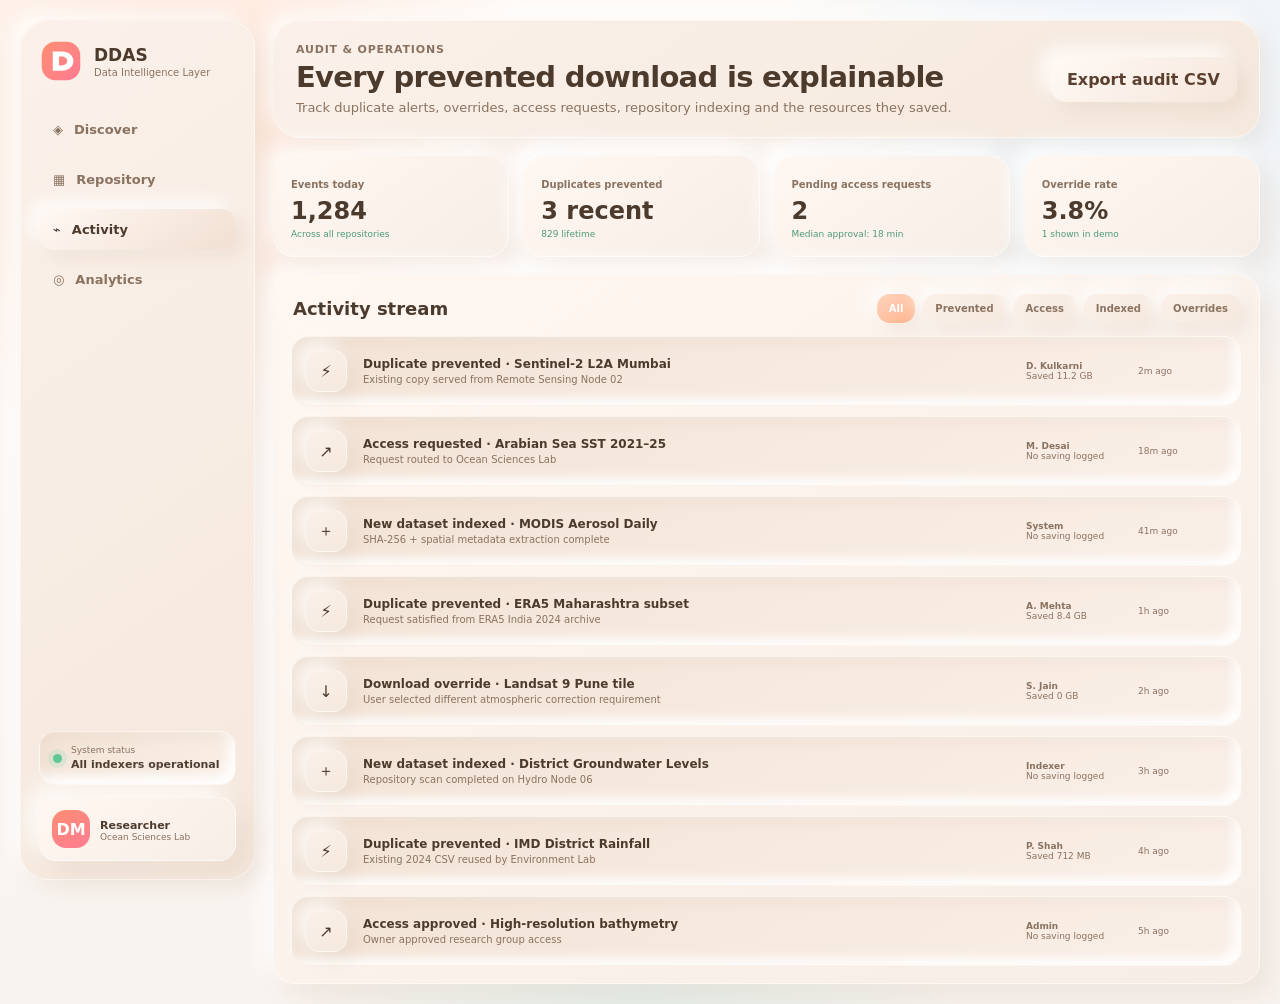
==== activity.html @ 9d63eb36 "final" ====
<!DOCTYPE html><html lang="en"><head><meta charset="UTF-8"><meta name="viewport" content="width=device-width,initial-scale=1"><title>Activity — DDAS</title><link rel="icon" href="assets/logo.svg"><link rel="stylesheet" href="css/styles.css"></head><body class="app-page"><div class="app-layout"><div id="appShell" data-active="Activity"></div><main class="app-main"><section class="page-top clay-soft"><div class="page-top-row"><div><div class="page-kicker">Audit & Operations</div><div class="page-title">Every prevented download is explainable</div><div class="page-desc">Track duplicate alerts, overrides, access requests, repository indexing and the resources they saved.</div></div><button class="btn ghost" id="exportBtn">Export audit CSV</button></div></section><section class="metric-grid" id="activityMetrics"></section><section class="panel clay"><div class="section-head"><h2>Activity stream</h2><div class="activity-filters" id="filters"><button class="activity-filter clay-soft active" data-type="all">All</button><button class="activity-filter clay-soft" data-type="prevented">Prevented</button><button class="activity-filter clay-soft" data-type="request">Access</button><button class="activity-filter clay-soft" data-type="indexed">Indexed</button><button class="activity-filter clay-soft" data-type="override">Overrides</button></div></div><div class="audit-list" id="auditList" style="margin-top:13px"></div></section></main></div><script src="js/data.js"></script><script src="js/shared.js"></script><script src="js/activity.js"></script></body></html>
---- css/styles.css ----
:root{
  --bg:#f8f3ef;--bg2:#fefaf7;--surface:#f6ede6;--surface2:#fff7f1;--text:#4c3a2d;--muted:#8a7260;
  --accent:#ff8e72;--accent2:#ffb38a;--mint:#8ed8c9;--sky:#9fd4ff;--violet:#cbb9ff;--gold:#f6d07a;--danger:#ff8b8b;
  --shadow1:12px 12px 26px rgba(176,142,111,.14);--shadow2:-10px -10px 24px rgba(255,255,255,.88);
  --inset1:inset 7px 7px 12px rgba(203,170,139,.08);--inset2:inset -7px -7px 12px rgba(255,255,255,.92);
}
*{box-sizing:border-box}html{scroll-behavior:smooth}body{margin:0;font-family:Inter,ui-sans-serif,system-ui,-apple-system,Segoe UI,Roboto,Arial,sans-serif;color:var(--text);background:radial-gradient(circle at 15% 12%,rgba(255,179,138,.32),transparent 25%),radial-gradient(circle at 88% 8%,rgba(159,212,255,.25),transparent 24%),radial-gradient(circle at 50% 100%,rgba(142,216,201,.18),transparent 28%),linear-gradient(180deg,var(--bg2),var(--bg));min-height:100vh}a{text-decoration:none;color:inherit}button,input,select{font:inherit}.container{max-width:1260px;margin:auto;padding:0 22px}.clay{background:linear-gradient(145deg,var(--surface2),var(--surface));box-shadow:var(--shadow1),var(--shadow2);border:1px solid rgba(255,255,255,.5)}.clay-soft{background:linear-gradient(145deg,#fbf1ea,#f5e8dd);box-shadow:8px 8px 20px rgba(176,142,111,.12),-8px -8px 20px rgba(255,255,255,.82);border:1px solid rgba(255,255,255,.45)}.clay-inset{background:linear-gradient(145deg,#f2e3d6,#faefe7);box-shadow:var(--inset1),var(--inset2);border:1px solid rgba(255,255,255,.45)}
.btn{border:0;cursor:pointer;border-radius:16px;padding:13px 17px;font-weight:800;color:#5b402f;transition:.2s;background:linear-gradient(145deg,#fff5ee,#f3e1d4);box-shadow:8px 8px 18px rgba(176,142,111,.13),-8px -8px 18px rgba(255,255,255,.85)}.btn:hover{transform:translateY(-1px)}.btn.primary{background:linear-gradient(145deg,var(--accent),var(--accent2));color:#fff}.btn.mint{background:linear-gradient(145deg,#a9e7db,#7ad0bc);color:#23483f}.btn.ghost{background:linear-gradient(145deg,#fff9f5,#f5e6db)}.btn.danger{background:linear-gradient(145deg,#ffb6b6,#ff8b8b);color:#6a2b2b}.btn.small{padding:10px 13px;border-radius:13px;font-size:12px}.green-text{color:#3f9c74!important}.muted{color:var(--muted)}

/* Landing */
.public-nav-wrap{position:sticky;top:14px;z-index:30;padding-top:14px}.public-nav{border-radius:24px;padding:13px 17px;display:flex;align-items:center;justify-content:space-between;gap:16px}.brand{display:flex;align-items:center;gap:11px}.brand-logo{width:44px;height:44px}.brand b{display:block;font-size:17px}.brand small{display:block;color:var(--muted);font-size:10px;margin-top:2px}.public-links{display:flex;align-items:center;gap:8px;flex-wrap:wrap}.public-links a:not(.btn){padding:10px 12px;border-radius:13px;font-size:12px;font-weight:800;color:var(--muted)}.hero{padding:34px 0 28px}.hero-grid{display:grid;grid-template-columns:1.1fr .9fr;gap:22px;align-items:center}.hero-card,.hero-visual{border-radius:34px}.hero-card{padding:34px}.eyebrow{display:inline-flex;gap:8px;padding:9px 14px;border-radius:999px;font-size:12px;font-weight:800}.hero h1{font-size:54px;line-height:1.02;letter-spacing:-1.6px;margin:16px 0 14px}.hero p{color:var(--muted);font-size:16px;line-height:1.7;max-width:720px}.hero-actions{display:flex;gap:12px;flex-wrap:wrap;margin-top:22px}.mini-metrics{display:grid;grid-template-columns:repeat(3,1fr);gap:13px;margin-top:26px}.mini-metric{padding:17px;border-radius:21px}.mini-metric span{display:block;color:var(--muted);font-size:11px}.mini-metric strong{display:block;font-size:23px;margin-top:5px}.hero-visual{min-height:470px;padding:24px;position:relative;overflow:hidden}.visual-main{position:absolute;left:50%;top:51%;transform:translate(-50%,-50%);width:74%;padding:22px;border-radius:28px}.float-card{position:absolute;border-radius:24px;padding:15px}.float-a{right:18px;top:25px;width:175px}.float-b{left:18px;top:132px;width:205px}.float-c{right:18px;bottom:28px;width:190px}.flow{display:grid;grid-template-columns:1fr 38px 1fr 38px 1fr;gap:8px;align-items:center;margin-top:12px}.flow-step{padding:13px 9px;border-radius:16px;text-align:center;font-size:11px;font-weight:800}.flow-arrow{text-align:center;color:#b38c73}.section{padding:34px 0}.section-title{text-align:center;margin-bottom:22px}.section-title h2{font-size:36px;letter-spacing:-.7px;margin:0 0 8px}.section-title p{max-width:760px;margin:auto;color:var(--muted);line-height:1.65}.feature-grid{display:grid;grid-template-columns:repeat(3,1fr);gap:18px}.feature{border-radius:25px;padding:22px}.feature-icon{width:56px;height:56px;border-radius:20px;display:grid;place-items:center;font-size:23px;margin-bottom:13px}.feature-icon.a{background:linear-gradient(145deg,#ffccb6,#ff9f82)}.feature-icon.b{background:linear-gradient(145deg,#c3f0e7,#95dbc9)}.feature-icon.c{background:linear-gradient(145deg,#cae8ff,#9fd4ff)}.feature-icon.d{background:linear-gradient(145deg,#e3dbff,#cbb9ff)}.feature h3{margin:0 0 7px}.feature p{color:var(--muted);font-size:13px;line-height:1.6;margin:0}.steps{display:grid;grid-template-columns:repeat(4,1fr);gap:18px}.step-card{padding:21px;border-radius:24px;text-align:center}.step-number{width:44px;height:44px;border-radius:15px;display:grid;place-items:center;font-weight:900;margin:0 auto 11px}.step-card h3{margin:0 0 6px}.step-card p{margin:0;color:var(--muted);font-size:13px;line-height:1.55}.cta{border-radius:32px;padding:32px;text-align:center}.cta h2{font-size:34px;margin:0 0 10px}.cta p{color:var(--muted);margin:0 auto 20px;max-width:680px;line-height:1.6}.footer{text-align:center;color:var(--muted);padding:25px 0 40px;font-size:12px}

/* App shell */
.app-page{padding:20px}.app-layout{max-width:1500px;margin:auto;display:grid;grid-template-columns:235px 1fr;gap:18px;min-height:calc(100vh - 40px)}.app-sidebar{border-radius:28px;padding:18px;display:flex;flex-direction:column;justify-content:space-between;position:sticky;top:20px;height:calc(100vh - 40px)}.app-menu{display:grid;gap:9px;margin-top:26px}.menu-link{display:flex;align-items:center;gap:11px;padding:13px 14px;border-radius:15px;color:var(--muted);font-size:13px;font-weight:800}.menu-link.active,.menu-link:hover{color:var(--text);background:linear-gradient(145deg,#fff8f3,#f1dfd2);box-shadow:8px 8px 18px rgba(176,142,111,.12),-8px -8px 18px rgba(255,255,255,.85)}.side-bottom{display:grid;gap:12px}.system-status{padding:13px;border-radius:16px;display:flex;align-items:center;gap:9px}.status-dot{width:9px;height:9px;border-radius:50%;background:#60c796;box-shadow:0 0 0 5px rgba(96,199,150,.15)}.system-status small,.profile small{display:block;color:var(--muted);font-size:9px}.system-status b,.profile b{display:block;font-size:11px;margin-top:3px}.profile{padding:12px;border-radius:17px;display:flex;align-items:center;gap:10px}.avatar{width:38px;height:38px;border-radius:14px;background:linear-gradient(145deg,var(--accent),#ff7c92);display:grid;place-items:center;color:white;font-weight:900}.app-main{display:grid;align-content:start;gap:17px;min-width:0}.page-top{padding:22px;border-radius:27px}.page-top-row{display:flex;justify-content:space-between;gap:14px;align-items:center;flex-wrap:wrap}.page-kicker{font-size:11px;color:var(--muted);font-weight:800;text-transform:uppercase;letter-spacing:.8px}.page-title{font-size:29px;font-weight:900;letter-spacing:-.7px;margin-top:4px}.page-desc{color:var(--muted);font-size:13px;margin-top:6px}.role-card{padding:12px 14px;border-radius:16px;min-width:185px}.role-card small{color:var(--muted);font-size:10px}.role-card b{display:block;margin-top:3px;font-size:12px}.search-box{display:grid;grid-template-columns:1fr auto;gap:11px;padding:9px;border-radius:19px;margin-top:17px}.search-box input{border:0;background:transparent;outline:0;padding:11px 13px;color:var(--text)}.filters{display:flex;gap:8px;flex-wrap:wrap;margin-top:11px}.filter-chip{border:0;cursor:pointer;padding:8px 11px;border-radius:999px;color:#7f6755;font-size:11px;font-weight:700}.metric-grid{display:grid;grid-template-columns:repeat(4,1fr);gap:14px}.metric-card{border-radius:21px;padding:17px}.metric-card span{color:var(--muted);font-size:10px;font-weight:700}.metric-card strong{display:block;font-size:24px;margin-top:5px}.metric-card small{display:block;font-size:9px;color:#4f9c78;margin-top:4px}.section-head{display:flex;justify-content:space-between;align-items:center;gap:12px;flex-wrap:wrap;margin:2px 2px 0}.section-head h2{font-size:18px;margin:0}.section-head span{font-size:10px;color:var(--muted)}

/* Dataset cards */
.dataset-grid{display:grid;grid-template-columns:repeat(3,1fr);gap:14px}.dataset-card{border-radius:22px;padding:17px;transition:.2s}.dataset-card:hover{transform:translateY(-2px)}.tag-row{display:flex;gap:7px;flex-wrap:wrap;margin-bottom:10px}.tag{font-size:9px;font-weight:900;padding:6px 8px;border-radius:10px;background:linear-gradient(145deg,#fff6ef,#f1dfd2);box-shadow:5px 5px 10px rgba(176,142,111,.09),-5px -5px 10px rgba(255,255,255,.8)}.tag.green{background:linear-gradient(145deg,#d4f5ed,#b0e6d9);color:#2f6255}.tag.blue{background:linear-gradient(145deg,#d9ecff,#b5dbff);color:#35546f}.dataset-card h3{font-size:14px;margin:0 0 7px}.dataset-card p{font-size:11px;color:var(--muted);line-height:1.5;min-height:34px;margin:0}.mini-grid{display:grid;grid-template-columns:1fr 1fr;gap:8px;margin:12px 0}.mini{padding:9px;border-radius:12px;color:var(--muted);font-size:9px;overflow:hidden}.mini b{display:block;color:var(--text);font-size:10px;margin-top:3px;white-space:nowrap;overflow:hidden;text-overflow:ellipsis}.action-row{display:flex;gap:8px}.action-row>*{flex:1;text-align:center}

/* activity / panels */
.split-grid{display:grid;grid-template-columns:1.25fr .75fr;gap:14px}.panel{border-radius:22px;padding:17px}.activity-list{display:grid;gap:11px}.activity-item{display:grid;grid-template-columns:38px 1fr auto;gap:10px;align-items:center;padding:8px 0}.activity-icon{width:38px;height:38px;border-radius:14px;display:grid;place-items:center}.activity-item b{font-size:11px}.activity-item p{font-size:10px;color:var(--muted);margin:3px 0 0}.activity-item time{font-size:9px;color:var(--muted)}.bar-row{margin:13px 0}.bar-label{display:flex;justify-content:space-between;color:var(--muted);font-size:10px}.bar{height:10px;border-radius:999px;margin-top:7px;padding:2px}.bar i{display:block;height:100%;border-radius:999px;background:linear-gradient(90deg,var(--accent),var(--mint))}

/* Repository */
.toolbar{display:grid;grid-template-columns:1fr 170px 170px;gap:10px;padding:12px;border-radius:20px}.toolbar input,.toolbar select{border:0;outline:0;background:transparent;padding:10px 11px;color:var(--text)}.repo-table{overflow:auto;border-radius:22px}.repo-table table{width:100%;border-collapse:separate;border-spacing:0 9px;min-width:940px}.repo-table th{font-size:9px;text-transform:uppercase;letter-spacing:.8px;color:var(--muted);text-align:left;padding:0 12px}.repo-table td{padding:12px;font-size:10px;background:rgba(255,255,255,.23)}.repo-table tr td:first-child{border-radius:14px 0 0 14px}.repo-table tr td:last-child{border-radius:0 14px 14px 0}.dataset-name{display:flex;gap:10px;align-items:center}.dataset-dot{width:34px;height:34px;border-radius:12px;background:linear-gradient(145deg,#ffd4bf,#ffb38a);display:grid;place-items:center;font-size:14px}.dataset-name b{display:block;font-size:11px}.dataset-name span{display:block;color:var(--muted);font-size:9px;margin-top:2px}.access-badge{padding:6px 8px;border-radius:999px;font-size:9px;font-weight:800;background:#d4f5ed;color:#2f6255}.access-badge.restricted{background:#ffe4bd;color:#8d6426}

/* Activity */
.activity-filters{display:flex;gap:8px;flex-wrap:wrap}.activity-filter{border:0;cursor:pointer;padding:9px 12px;border-radius:13px;font-size:10px;font-weight:800;color:var(--muted)}.activity-filter.active{background:linear-gradient(145deg,#ffd4bf,#ffb38a);color:white}.audit-list{display:grid;gap:10px}.audit-row{display:grid;grid-template-columns:46px 1fr 100px 90px;gap:12px;align-items:center;padding:13px;border-radius:18px}.audit-row .activity-icon{width:42px;height:42px}.audit-row h3{font-size:12px;margin:0}.audit-row p{font-size:10px;color:var(--muted);margin:3px 0 0}.audit-meta{font-size:9px;color:var(--muted)}

/* Analytics */
.analytics-grid{display:grid;grid-template-columns:1.2fr .8fr;gap:14px}.chart-card{border-radius:22px;padding:18px}.chart-head{display:flex;justify-content:space-between;align-items:center}.chart-head h3{margin:0;font-size:14px}.chart-head span{font-size:9px;color:var(--muted)}.chart{height:240px;margin-top:14px;display:flex;align-items:end;gap:8px;padding:12px 8px 0}.chart-col{flex:1;display:flex;flex-direction:column;align-items:center;justify-content:end;height:100%}.chart-bar{width:76%;min-width:8px;border-radius:9px 9px 4px 4px;background:linear-gradient(180deg,var(--accent2),var(--accent));box-shadow:5px 5px 10px rgba(176,142,111,.09)}.chart-col label{font-size:8px;color:var(--muted);margin-top:6px}.donut-wrap{display:grid;place-items:center;min-height:230px;position:relative}.donut{width:165px;height:165px;border-radius:50%;background:conic-gradient(var(--accent) 0 31%,var(--mint) 31% 55%,var(--sky) 55% 73%,var(--violet) 73% 87%,var(--gold) 87% 100%);position:relative}.donut:after{content:"";position:absolute;inset:28px;border-radius:50%;background:#f8eee6;box-shadow:inset 5px 5px 12px rgba(176,142,111,.1),inset -5px -5px 12px rgba(255,255,255,.9)}.donut-center{position:absolute;z-index:2;text-align:center}.donut-center b{display:block;font-size:25px}.donut-center small{font-size:9px;color:var(--muted)}.legend{display:grid;grid-template-columns:1fr 1fr;gap:8px}.legend-item{display:flex;gap:7px;align-items:center;font-size:9px;color:var(--muted)}.legend-dot{width:9px;height:9px;border-radius:50%}.insight-grid{display:grid;grid-template-columns:repeat(3,1fr);gap:14px}.insight{border-radius:20px;padding:16px}.insight small{color:var(--muted);font-size:9px}.insight b{display:block;font-size:15px;margin:5px 0}.insight p{font-size:9px;color:var(--muted);margin:0;line-height:1.45}

/* Dataset detail */
.detail-hero{border-radius:27px;padding:22px}.detail-title-row{display:flex;justify-content:space-between;gap:16px;align-items:flex-start;flex-wrap:wrap}.detail-title-row h1{font-size:27px;margin:7px 0 7px}.detail-title-row p{color:var(--muted);font-size:12px;max-width:760px;line-height:1.55}.detail-actions{display:flex;gap:9px;flex-wrap:wrap}.detail-layout{display:grid;grid-template-columns:1.25fr .75fr;gap:14px}.meta-grid{display:grid;grid-template-columns:repeat(4,1fr);gap:10px}.field{padding:12px;border-radius:14px;min-width:0}.field span{display:block;font-size:8px;color:var(--muted);text-transform:uppercase;letter-spacing:.6px;margin-bottom:4px}.field b,.field code{font-size:10px;overflow-wrap:anywhere}.field.wide{grid-column:span 2}.lineage{display:grid;gap:11px}.step-line{display:grid;grid-template-columns:30px 1fr;gap:10px}.step-num{width:30px;height:30px;border-radius:12px;display:grid;place-items:center;font-size:10px;font-weight:900}.step-line b{font-size:10px}.step-line p{font-size:9px;color:var(--muted);margin:3px 0 0;line-height:1.45}.coverage-card{padding:14px;border-radius:18px}.coverage-card small{display:block;font-size:9px;color:var(--muted)}.coverage-card strong{display:block;font-size:14px;margin-top:4px}.coverage-list{display:grid;gap:10px;margin-top:12px}

/* Modal */
.overlay{position:fixed;inset:0;display:none;align-items:center;justify-content:center;background:rgba(90,67,52,.22);backdrop-filter:blur(10px);padding:18px;z-index:60}.overlay.show{display:flex}.modal{width:min(1080px,96vw);max-height:92vh;overflow:auto;border-radius:30px}.scan-view{text-align:center;padding:48px 25px}.scan-view p{color:var(--muted);font-size:12px}.scan-view small{color:var(--muted);font-size:10px}.scanner{width:100px;height:100px;border-radius:50%;margin:0 auto 18px;background:linear-gradient(145deg,#fff8f2,#efdfd2);box-shadow:var(--shadow1),var(--shadow2);position:relative}.scanner:before{content:"";position:absolute;inset:12px;border-radius:50%;border:3px solid rgba(255,142,114,.18);border-top-color:var(--accent);animation:spin 1s linear infinite}.scanner:after{content:"DDAS";position:absolute;inset:0;display:grid;place-items:center;font-weight:900;color:#a16652}@keyframes spin{to{transform:rotate(360deg)}}.progress{width:min(470px,90%);padding:4px;border-radius:999px;margin:20px auto 9px}.progress i{display:block;height:9px;width:8%;border-radius:999px;background:linear-gradient(90deg,var(--accent),var(--mint));animation:load 1.55s ease forwards}@keyframes load{to{width:100%}}.hidden{display:none!important}.dup-head{padding:18px;display:flex;justify-content:space-between;gap:15px;align-items:center}.warning{display:flex;gap:12px;align-items:center}.warning-icon{width:52px;height:52px;border-radius:19px;display:grid;place-items:center;background:linear-gradient(145deg,#ffe5bf,#f7cc74);box-shadow:var(--shadow1),var(--shadow2);font-size:23px}.warning h2{font-size:21px;margin:0 0 4px}.warning p{font-size:10px;color:var(--muted);margin:0}.score{padding:14px 18px;border-radius:19px;text-align:center}.score strong{display:block;font-size:29px;color:#3f9c74}.score span{font-size:9px;color:var(--muted)}.dup-body{padding:5px 18px 16px}.summary-grid{display:grid;grid-template-columns:repeat(3,1fr);gap:10px;margin-bottom:14px}.summary{padding:12px;border-radius:15px}.summary span{display:block;font-size:8px;color:var(--muted)}.summary b{display:block;font-size:10px;margin-top:4px}.tabs{display:flex;gap:8px;flex-wrap:wrap;margin-bottom:13px}.tab{border:0;cursor:pointer;padding:9px 12px;border-radius:12px;color:var(--muted);font-size:10px;font-weight:800;background:linear-gradient(145deg,#fff8f2,#f1dfd2);box-shadow:5px 5px 10px rgba(176,142,111,.09),-5px -5px 10px rgba(255,255,255,.8)}.tab.active{background:linear-gradient(145deg,#ffd4bf,#ffb38a);color:white}.tabpage{display:none}.tabpage.active{display:block}.modal-actions{position:sticky;bottom:0;padding:14px 18px;display:flex;justify-content:space-between;gap:10px;background:linear-gradient(180deg,rgba(248,243,239,.5),rgba(248,243,239,.96));backdrop-filter:blur(8px)}.modal-actions .side{display:flex;gap:8px;flex-wrap:wrap}.toast{position:fixed;right:20px;bottom:20px;padding:13px 17px;border-radius:16px;background:linear-gradient(145deg,#fff8f2,#f1dfd2);box-shadow:var(--shadow1),var(--shadow2);font-size:11px;font-weight:800;opacity:0;transform:translateY(18px);transition:.25s;z-index:90}.toast.show{opacity:1;transform:translateY(0)}

@media(max-width:1100px){.hero-grid,.app-layout,.split-grid,.analytics-grid,.detail-layout{grid-template-columns:1fr}.app-sidebar{position:relative;top:0;height:auto}.app-menu{grid-template-columns:repeat(4,1fr)}.side-bottom{display:none}.dataset-grid,.feature-grid{grid-template-columns:1fr 1fr}.metric-grid{grid-template-columns:1fr 1fr}.steps{grid-template-columns:1fr 1fr}.meta-grid{grid-template-columns:1fr 1fr}.insight-grid{grid-template-columns:1fr 1fr}.toolbar{grid-template-columns:1fr}.hero-visual{min-height:500px}}
@media(max-width:720px){.public-nav{flex-direction:column}.hero h1{font-size:38px}.mini-metrics,.feature-grid,.steps,.dataset-grid,.metric-grid,.summary-grid,.insight-grid,.meta-grid{grid-template-columns:1fr}.flow{grid-template-columns:1fr}.flow-arrow{transform:rotate(90deg)}.float-b{display:none}.app-page{padding:10px}.app-menu{grid-template-columns:1fr 1fr}.audit-row{grid-template-columns:42px 1fr}.audit-meta{display:none}.modal-actions,.dup-head{flex-direction:column;align-items:flex-start}.field.wide{grid-column:auto}.detail-title-row h1{font-size:23px}.hero-visual{min-height:470px}}
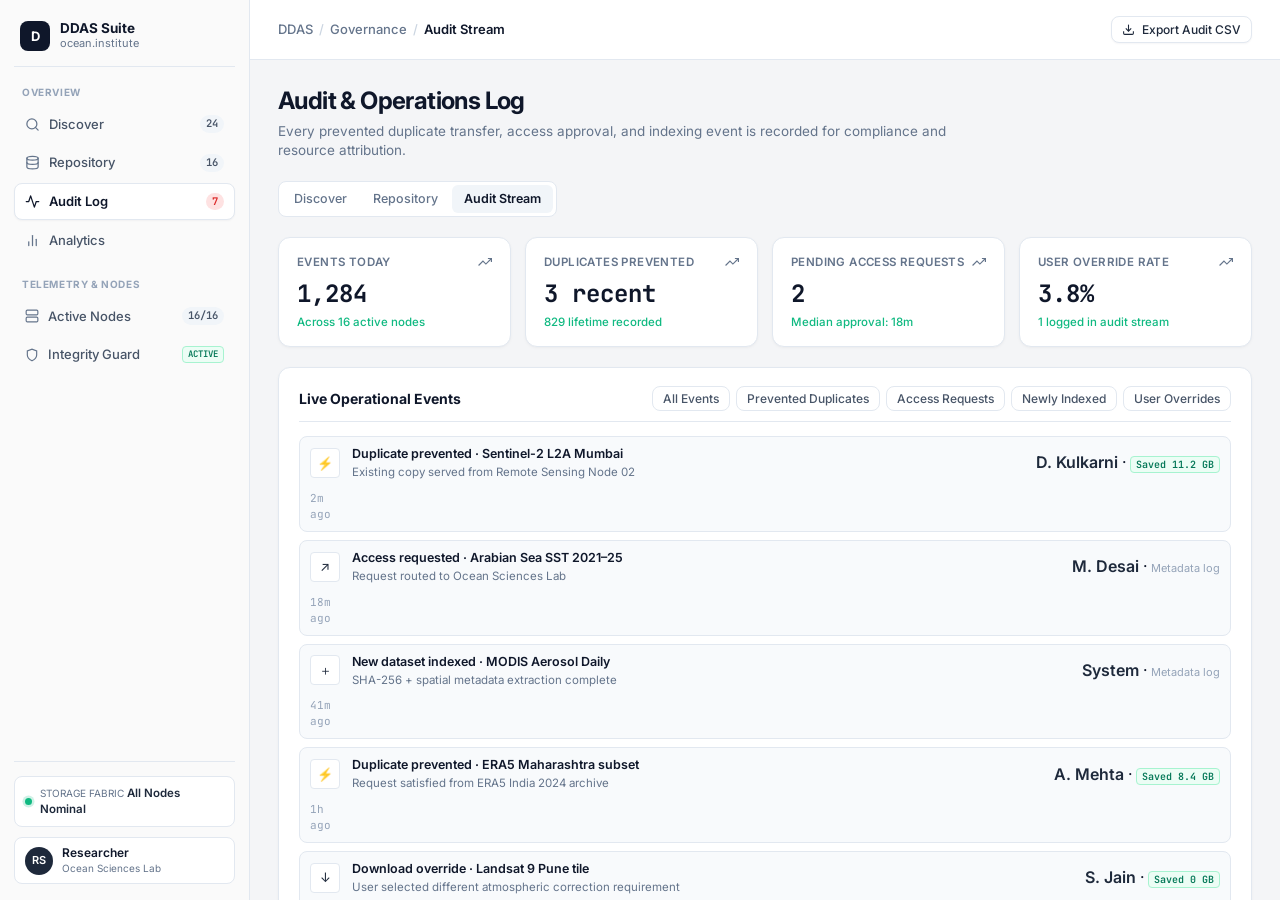
==== commit beecabb5: "refactor: redesign dashboard and repository UI components with updated layout structures and sticky " ====
--- a/activity.html
+++ b/activity.html
@@ -1 +1,74 @@
-<!DOCTYPE html><html lang="en"><head><meta charset="UTF-8"><meta name="viewport" content="width=device-width,initial-scale=1"><title>Activity — DDAS</title><link rel="icon" href="assets/logo.svg"><link rel="stylesheet" href="css/styles.css"></head><body class="app-page"><div class="app-layout"><div id="appShell" data-active="Activity"></div><main class="app-main"><section class="page-top clay-soft"><div class="page-top-row"><div><div class="page-kicker">Audit & Operations</div><div class="page-title">Every prevented download is explainable</div><div class="page-desc">Track duplicate alerts, overrides, access requests, repository indexing and the resources they saved.</div></div><button class="btn ghost" id="exportBtn">Export audit CSV</button></div></section><section class="metric-grid" id="activityMetrics"></section><section class="panel clay"><div class="section-head"><h2>Activity stream</h2><div class="activity-filters" id="filters"><button class="activity-filter clay-soft active" data-type="all">All</button><button class="activity-filter clay-soft" data-type="prevented">Prevented</button><button class="activity-filter clay-soft" data-type="request">Access</button><button class="activity-filter clay-soft" data-type="indexed">Indexed</button><button class="activity-filter clay-soft" data-type="override">Overrides</button></div></div><div class="audit-list" id="auditList" style="margin-top:13px"></div></section></main></div><script src="js/data.js"></script><script src="js/shared.js"></script><script src="js/activity.js"></script></body></html>
+<!DOCTYPE html>
+<html lang="en">
+<head>
+  <meta charset="UTF-8">
+  <meta name="viewport" content="width=device-width, initial-scale=1.0">
+  <title>Activity & Audit — DDAS</title>
+  <link rel="icon" href="assets/logo.svg">
+  <link rel="stylesheet" href="css/styles.css">
+</head>
+<body class="app-page">
+  <div class="app-layout">
+    <div id="appShell" data-active="Audit Log"></div>
+
+    <main class="app-main">
+      <!-- Sticky Topbar Header -->
+      <header class="app-topbar">
+        <div class="topbar-left">
+          <div class="breadcrumb">
+            <span>DDAS</span>
+            <span class="breadcrumb-sep">/</span>
+            <span>Governance</span>
+            <span class="breadcrumb-sep">/</span>
+            <span class="breadcrumb-current">Audit Stream</span>
+          </div>
+        </div>
+        <div class="topbar-right">
+          <button class="btn ghost small" id="exportBtn">
+            <svg width="13" height="13" viewBox="0 0 24 24" fill="none" stroke="currentColor" stroke-width="2"><path d="M21 15v4a2 2 0 0 1-2 2H5a2 2 0 0 1-2-2v-4"></path><polyline points="7 10 12 15 17 10"></polyline><line x1="12" y1="15" x2="12" y2="3"></line></svg>
+            Export Audit CSV
+          </button>
+        </div>
+      </header>
+
+      <!-- Scrollable Page Content -->
+      <div class="page-content">
+        <div class="page-header">
+          <div>
+            <h1>Audit & Operations Log</h1>
+            <p>Every prevented duplicate transfer, access approval, and indexing event is recorded for compliance and resource attribution.</p>
+          </div>
+          <div class="segmented-control">
+            <a class="segmented-btn" href="dashboard.html">Discover</a>
+            <a class="segmented-btn" href="repository.html">Repository</a>
+            <button class="segmented-btn active">Audit Stream</button>
+          </div>
+        </div>
+
+        <!-- Metric Ribbon -->
+        <section class="kpi-row" id="activityMetrics"></section>
+
+        <!-- Panel with Filter Tabs -->
+        <div class="panel">
+          <div class="panel-header">
+            <h2>Live Operational Events</h2>
+            <div class="filter-row" id="filters">
+              <button class="filter-chip activity-filter" data-type="all">All Events</button>
+              <button class="filter-chip activity-filter" data-type="prevented">Prevented Duplicates</button>
+              <button class="filter-chip activity-filter" data-type="request">Access Requests</button>
+              <button class="filter-chip activity-filter" data-type="indexed">Newly Indexed</button>
+              <button class="filter-chip activity-filter" data-type="override">User Overrides</button>
+            </div>
+          </div>
+
+          <div class="activity-list" id="auditList" style="margin-top: 14px;"></div>
+        </div>
+      </div>
+    </main>
+  </div>
+
+  <script src="js/data.js"></script>
+  <script src="js/shared.js"></script>
+  <script src="js/activity.js"></script>
+</body>
+</html>
--- a/css/styles.css
+++ b/css/styles.css
@@ -1,38 +1,1568 @@
-:root{
-  --bg:#f8f3ef;--bg2:#fefaf7;--surface:#f6ede6;--surface2:#fff7f1;--text:#4c3a2d;--muted:#8a7260;
-  --accent:#ff8e72;--accent2:#ffb38a;--mint:#8ed8c9;--sky:#9fd4ff;--violet:#cbb9ff;--gold:#f6d07a;--danger:#ff8b8b;
-  --shadow1:12px 12px 26px rgba(176,142,111,.14);--shadow2:-10px -10px 24px rgba(255,255,255,.88);
-  --inset1:inset 7px 7px 12px rgba(203,170,139,.08);--inset2:inset -7px -7px 12px rgba(255,255,255,.92);
-}
-*{box-sizing:border-box}html{scroll-behavior:smooth}body{margin:0;font-family:Inter,ui-sans-serif,system-ui,-apple-system,Segoe UI,Roboto,Arial,sans-serif;color:var(--text);background:radial-gradient(circle at 15% 12%,rgba(255,179,138,.32),transparent 25%),radial-gradient(circle at 88% 8%,rgba(159,212,255,.25),transparent 24%),radial-gradient(circle at 50% 100%,rgba(142,216,201,.18),transparent 28%),linear-gradient(180deg,var(--bg2),var(--bg));min-height:100vh}a{text-decoration:none;color:inherit}button,input,select{font:inherit}.container{max-width:1260px;margin:auto;padding:0 22px}.clay{background:linear-gradient(145deg,var(--surface2),var(--surface));box-shadow:var(--shadow1),var(--shadow2);border:1px solid rgba(255,255,255,.5)}.clay-soft{background:linear-gradient(145deg,#fbf1ea,#f5e8dd);box-shadow:8px 8px 20px rgba(176,142,111,.12),-8px -8px 20px rgba(255,255,255,.82);border:1px solid rgba(255,255,255,.45)}.clay-inset{background:linear-gradient(145deg,#f2e3d6,#faefe7);box-shadow:var(--inset1),var(--inset2);border:1px solid rgba(255,255,255,.45)}
-.btn{border:0;cursor:pointer;border-radius:16px;padding:13px 17px;font-weight:800;color:#5b402f;transition:.2s;background:linear-gradient(145deg,#fff5ee,#f3e1d4);box-shadow:8px 8px 18px rgba(176,142,111,.13),-8px -8px 18px rgba(255,255,255,.85)}.btn:hover{transform:translateY(-1px)}.btn.primary{background:linear-gradient(145deg,var(--accent),var(--accent2));color:#fff}.btn.mint{background:linear-gradient(145deg,#a9e7db,#7ad0bc);color:#23483f}.btn.ghost{background:linear-gradient(145deg,#fff9f5,#f5e6db)}.btn.danger{background:linear-gradient(145deg,#ffb6b6,#ff8b8b);color:#6a2b2b}.btn.small{padding:10px 13px;border-radius:13px;font-size:12px}.green-text{color:#3f9c74!important}.muted{color:var(--muted)}
-
-/* Landing */
-.public-nav-wrap{position:sticky;top:14px;z-index:30;padding-top:14px}.public-nav{border-radius:24px;padding:13px 17px;display:flex;align-items:center;justify-content:space-between;gap:16px}.brand{display:flex;align-items:center;gap:11px}.brand-logo{width:44px;height:44px}.brand b{display:block;font-size:17px}.brand small{display:block;color:var(--muted);font-size:10px;margin-top:2px}.public-links{display:flex;align-items:center;gap:8px;flex-wrap:wrap}.public-links a:not(.btn){padding:10px 12px;border-radius:13px;font-size:12px;font-weight:800;color:var(--muted)}.hero{padding:34px 0 28px}.hero-grid{display:grid;grid-template-columns:1.1fr .9fr;gap:22px;align-items:center}.hero-card,.hero-visual{border-radius:34px}.hero-card{padding:34px}.eyebrow{display:inline-flex;gap:8px;padding:9px 14px;border-radius:999px;font-size:12px;font-weight:800}.hero h1{font-size:54px;line-height:1.02;letter-spacing:-1.6px;margin:16px 0 14px}.hero p{color:var(--muted);font-size:16px;line-height:1.7;max-width:720px}.hero-actions{display:flex;gap:12px;flex-wrap:wrap;margin-top:22px}.mini-metrics{display:grid;grid-template-columns:repeat(3,1fr);gap:13px;margin-top:26px}.mini-metric{padding:17px;border-radius:21px}.mini-metric span{display:block;color:var(--muted);font-size:11px}.mini-metric strong{display:block;font-size:23px;margin-top:5px}.hero-visual{min-height:470px;padding:24px;position:relative;overflow:hidden}.visual-main{position:absolute;left:50%;top:51%;transform:translate(-50%,-50%);width:74%;padding:22px;border-radius:28px}.float-card{position:absolute;border-radius:24px;padding:15px}.float-a{right:18px;top:25px;width:175px}.float-b{left:18px;top:132px;width:205px}.float-c{right:18px;bottom:28px;width:190px}.flow{display:grid;grid-template-columns:1fr 38px 1fr 38px 1fr;gap:8px;align-items:center;margin-top:12px}.flow-step{padding:13px 9px;border-radius:16px;text-align:center;font-size:11px;font-weight:800}.flow-arrow{text-align:center;color:#b38c73}.section{padding:34px 0}.section-title{text-align:center;margin-bottom:22px}.section-title h2{font-size:36px;letter-spacing:-.7px;margin:0 0 8px}.section-title p{max-width:760px;margin:auto;color:var(--muted);line-height:1.65}.feature-grid{display:grid;grid-template-columns:repeat(3,1fr);gap:18px}.feature{border-radius:25px;padding:22px}.feature-icon{width:56px;height:56px;border-radius:20px;display:grid;place-items:center;font-size:23px;margin-bottom:13px}.feature-icon.a{background:linear-gradient(145deg,#ffccb6,#ff9f82)}.feature-icon.b{background:linear-gradient(145deg,#c3f0e7,#95dbc9)}.feature-icon.c{background:linear-gradient(145deg,#cae8ff,#9fd4ff)}.feature-icon.d{background:linear-gradient(145deg,#e3dbff,#cbb9ff)}.feature h3{margin:0 0 7px}.feature p{color:var(--muted);font-size:13px;line-height:1.6;margin:0}.steps{display:grid;grid-template-columns:repeat(4,1fr);gap:18px}.step-card{padding:21px;border-radius:24px;text-align:center}.step-number{width:44px;height:44px;border-radius:15px;display:grid;place-items:center;font-weight:900;margin:0 auto 11px}.step-card h3{margin:0 0 6px}.step-card p{margin:0;color:var(--muted);font-size:13px;line-height:1.55}.cta{border-radius:32px;padding:32px;text-align:center}.cta h2{font-size:34px;margin:0 0 10px}.cta p{color:var(--muted);margin:0 auto 20px;max-width:680px;line-height:1.6}.footer{text-align:center;color:var(--muted);padding:25px 0 40px;font-size:12px}
-
-/* App shell */
-.app-page{padding:20px}.app-layout{max-width:1500px;margin:auto;display:grid;grid-template-columns:235px 1fr;gap:18px;min-height:calc(100vh - 40px)}.app-sidebar{border-radius:28px;padding:18px;display:flex;flex-direction:column;justify-content:space-between;position:sticky;top:20px;height:calc(100vh - 40px)}.app-menu{display:grid;gap:9px;margin-top:26px}.menu-link{display:flex;align-items:center;gap:11px;padding:13px 14px;border-radius:15px;color:var(--muted);font-size:13px;font-weight:800}.menu-link.active,.menu-link:hover{color:var(--text);background:linear-gradient(145deg,#fff8f3,#f1dfd2);box-shadow:8px 8px 18px rgba(176,142,111,.12),-8px -8px 18px rgba(255,255,255,.85)}.side-bottom{display:grid;gap:12px}.system-status{padding:13px;border-radius:16px;display:flex;align-items:center;gap:9px}.status-dot{width:9px;height:9px;border-radius:50%;background:#60c796;box-shadow:0 0 0 5px rgba(96,199,150,.15)}.system-status small,.profile small{display:block;color:var(--muted);font-size:9px}.system-status b,.profile b{display:block;font-size:11px;margin-top:3px}.profile{padding:12px;border-radius:17px;display:flex;align-items:center;gap:10px}.avatar{width:38px;height:38px;border-radius:14px;background:linear-gradient(145deg,var(--accent),#ff7c92);display:grid;place-items:center;color:white;font-weight:900}.app-main{display:grid;align-content:start;gap:17px;min-width:0}.page-top{padding:22px;border-radius:27px}.page-top-row{display:flex;justify-content:space-between;gap:14px;align-items:center;flex-wrap:wrap}.page-kicker{font-size:11px;color:var(--muted);font-weight:800;text-transform:uppercase;letter-spacing:.8px}.page-title{font-size:29px;font-weight:900;letter-spacing:-.7px;margin-top:4px}.page-desc{color:var(--muted);font-size:13px;margin-top:6px}.role-card{padding:12px 14px;border-radius:16px;min-width:185px}.role-card small{color:var(--muted);font-size:10px}.role-card b{display:block;margin-top:3px;font-size:12px}.search-box{display:grid;grid-template-columns:1fr auto;gap:11px;padding:9px;border-radius:19px;margin-top:17px}.search-box input{border:0;background:transparent;outline:0;padding:11px 13px;color:var(--text)}.filters{display:flex;gap:8px;flex-wrap:wrap;margin-top:11px}.filter-chip{border:0;cursor:pointer;padding:8px 11px;border-radius:999px;color:#7f6755;font-size:11px;font-weight:700}.metric-grid{display:grid;grid-template-columns:repeat(4,1fr);gap:14px}.metric-card{border-radius:21px;padding:17px}.metric-card span{color:var(--muted);font-size:10px;font-weight:700}.metric-card strong{display:block;font-size:24px;margin-top:5px}.metric-card small{display:block;font-size:9px;color:#4f9c78;margin-top:4px}.section-head{display:flex;justify-content:space-between;align-items:center;gap:12px;flex-wrap:wrap;margin:2px 2px 0}.section-head h2{font-size:18px;margin:0}.section-head span{font-size:10px;color:var(--muted)}
-
-/* Dataset cards */
-.dataset-grid{display:grid;grid-template-columns:repeat(3,1fr);gap:14px}.dataset-card{border-radius:22px;padding:17px;transition:.2s}.dataset-card:hover{transform:translateY(-2px)}.tag-row{display:flex;gap:7px;flex-wrap:wrap;margin-bottom:10px}.tag{font-size:9px;font-weight:900;padding:6px 8px;border-radius:10px;background:linear-gradient(145deg,#fff6ef,#f1dfd2);box-shadow:5px 5px 10px rgba(176,142,111,.09),-5px -5px 10px rgba(255,255,255,.8)}.tag.green{background:linear-gradient(145deg,#d4f5ed,#b0e6d9);color:#2f6255}.tag.blue{background:linear-gradient(145deg,#d9ecff,#b5dbff);color:#35546f}.dataset-card h3{font-size:14px;margin:0 0 7px}.dataset-card p{font-size:11px;color:var(--muted);line-height:1.5;min-height:34px;margin:0}.mini-grid{display:grid;grid-template-columns:1fr 1fr;gap:8px;margin:12px 0}.mini{padding:9px;border-radius:12px;color:var(--muted);font-size:9px;overflow:hidden}.mini b{display:block;color:var(--text);font-size:10px;margin-top:3px;white-space:nowrap;overflow:hidden;text-overflow:ellipsis}.action-row{display:flex;gap:8px}.action-row>*{flex:1;text-align:center}
-
-/* activity / panels */
-.split-grid{display:grid;grid-template-columns:1.25fr .75fr;gap:14px}.panel{border-radius:22px;padding:17px}.activity-list{display:grid;gap:11px}.activity-item{display:grid;grid-template-columns:38px 1fr auto;gap:10px;align-items:center;padding:8px 0}.activity-icon{width:38px;height:38px;border-radius:14px;display:grid;place-items:center}.activity-item b{font-size:11px}.activity-item p{font-size:10px;color:var(--muted);margin:3px 0 0}.activity-item time{font-size:9px;color:var(--muted)}.bar-row{margin:13px 0}.bar-label{display:flex;justify-content:space-between;color:var(--muted);font-size:10px}.bar{height:10px;border-radius:999px;margin-top:7px;padding:2px}.bar i{display:block;height:100%;border-radius:999px;background:linear-gradient(90deg,var(--accent),var(--mint))}
-
-/* Repository */
-.toolbar{display:grid;grid-template-columns:1fr 170px 170px;gap:10px;padding:12px;border-radius:20px}.toolbar input,.toolbar select{border:0;outline:0;background:transparent;padding:10px 11px;color:var(--text)}.repo-table{overflow:auto;border-radius:22px}.repo-table table{width:100%;border-collapse:separate;border-spacing:0 9px;min-width:940px}.repo-table th{font-size:9px;text-transform:uppercase;letter-spacing:.8px;color:var(--muted);text-align:left;padding:0 12px}.repo-table td{padding:12px;font-size:10px;background:rgba(255,255,255,.23)}.repo-table tr td:first-child{border-radius:14px 0 0 14px}.repo-table tr td:last-child{border-radius:0 14px 14px 0}.dataset-name{display:flex;gap:10px;align-items:center}.dataset-dot{width:34px;height:34px;border-radius:12px;background:linear-gradient(145deg,#ffd4bf,#ffb38a);display:grid;place-items:center;font-size:14px}.dataset-name b{display:block;font-size:11px}.dataset-name span{display:block;color:var(--muted);font-size:9px;margin-top:2px}.access-badge{padding:6px 8px;border-radius:999px;font-size:9px;font-weight:800;background:#d4f5ed;color:#2f6255}.access-badge.restricted{background:#ffe4bd;color:#8d6426}
-
-/* Activity */
-.activity-filters{display:flex;gap:8px;flex-wrap:wrap}.activity-filter{border:0;cursor:pointer;padding:9px 12px;border-radius:13px;font-size:10px;font-weight:800;color:var(--muted)}.activity-filter.active{background:linear-gradient(145deg,#ffd4bf,#ffb38a);color:white}.audit-list{display:grid;gap:10px}.audit-row{display:grid;grid-template-columns:46px 1fr 100px 90px;gap:12px;align-items:center;padding:13px;border-radius:18px}.audit-row .activity-icon{width:42px;height:42px}.audit-row h3{font-size:12px;margin:0}.audit-row p{font-size:10px;color:var(--muted);margin:3px 0 0}.audit-meta{font-size:9px;color:var(--muted)}
-
-/* Analytics */
-.analytics-grid{display:grid;grid-template-columns:1.2fr .8fr;gap:14px}.chart-card{border-radius:22px;padding:18px}.chart-head{display:flex;justify-content:space-between;align-items:center}.chart-head h3{margin:0;font-size:14px}.chart-head span{font-size:9px;color:var(--muted)}.chart{height:240px;margin-top:14px;display:flex;align-items:end;gap:8px;padding:12px 8px 0}.chart-col{flex:1;display:flex;flex-direction:column;align-items:center;justify-content:end;height:100%}.chart-bar{width:76%;min-width:8px;border-radius:9px 9px 4px 4px;background:linear-gradient(180deg,var(--accent2),var(--accent));box-shadow:5px 5px 10px rgba(176,142,111,.09)}.chart-col label{font-size:8px;color:var(--muted);margin-top:6px}.donut-wrap{display:grid;place-items:center;min-height:230px;position:relative}.donut{width:165px;height:165px;border-radius:50%;background:conic-gradient(var(--accent) 0 31%,var(--mint) 31% 55%,var(--sky) 55% 73%,var(--violet) 73% 87%,var(--gold) 87% 100%);position:relative}.donut:after{content:"";position:absolute;inset:28px;border-radius:50%;background:#f8eee6;box-shadow:inset 5px 5px 12px rgba(176,142,111,.1),inset -5px -5px 12px rgba(255,255,255,.9)}.donut-center{position:absolute;z-index:2;text-align:center}.donut-center b{display:block;font-size:25px}.donut-center small{font-size:9px;color:var(--muted)}.legend{display:grid;grid-template-columns:1fr 1fr;gap:8px}.legend-item{display:flex;gap:7px;align-items:center;font-size:9px;color:var(--muted)}.legend-dot{width:9px;height:9px;border-radius:50%}.insight-grid{display:grid;grid-template-columns:repeat(3,1fr);gap:14px}.insight{border-radius:20px;padding:16px}.insight small{color:var(--muted);font-size:9px}.insight b{display:block;font-size:15px;margin:5px 0}.insight p{font-size:9px;color:var(--muted);margin:0;line-height:1.45}
-
-/* Dataset detail */
-.detail-hero{border-radius:27px;padding:22px}.detail-title-row{display:flex;justify-content:space-between;gap:16px;align-items:flex-start;flex-wrap:wrap}.detail-title-row h1{font-size:27px;margin:7px 0 7px}.detail-title-row p{color:var(--muted);font-size:12px;max-width:760px;line-height:1.55}.detail-actions{display:flex;gap:9px;flex-wrap:wrap}.detail-layout{display:grid;grid-template-columns:1.25fr .75fr;gap:14px}.meta-grid{display:grid;grid-template-columns:repeat(4,1fr);gap:10px}.field{padding:12px;border-radius:14px;min-width:0}.field span{display:block;font-size:8px;color:var(--muted);text-transform:uppercase;letter-spacing:.6px;margin-bottom:4px}.field b,.field code{font-size:10px;overflow-wrap:anywhere}.field.wide{grid-column:span 2}.lineage{display:grid;gap:11px}.step-line{display:grid;grid-template-columns:30px 1fr;gap:10px}.step-num{width:30px;height:30px;border-radius:12px;display:grid;place-items:center;font-size:10px;font-weight:900}.step-line b{font-size:10px}.step-line p{font-size:9px;color:var(--muted);margin:3px 0 0;line-height:1.45}.coverage-card{padding:14px;border-radius:18px}.coverage-card small{display:block;font-size:9px;color:var(--muted)}.coverage-card strong{display:block;font-size:14px;margin-top:4px}.coverage-list{display:grid;gap:10px;margin-top:12px}
-
-/* Modal */
-.overlay{position:fixed;inset:0;display:none;align-items:center;justify-content:center;background:rgba(90,67,52,.22);backdrop-filter:blur(10px);padding:18px;z-index:60}.overlay.show{display:flex}.modal{width:min(1080px,96vw);max-height:92vh;overflow:auto;border-radius:30px}.scan-view{text-align:center;padding:48px 25px}.scan-view p{color:var(--muted);font-size:12px}.scan-view small{color:var(--muted);font-size:10px}.scanner{width:100px;height:100px;border-radius:50%;margin:0 auto 18px;background:linear-gradient(145deg,#fff8f2,#efdfd2);box-shadow:var(--shadow1),var(--shadow2);position:relative}.scanner:before{content:"";position:absolute;inset:12px;border-radius:50%;border:3px solid rgba(255,142,114,.18);border-top-color:var(--accent);animation:spin 1s linear infinite}.scanner:after{content:"DDAS";position:absolute;inset:0;display:grid;place-items:center;font-weight:900;color:#a16652}@keyframes spin{to{transform:rotate(360deg)}}.progress{width:min(470px,90%);padding:4px;border-radius:999px;margin:20px auto 9px}.progress i{display:block;height:9px;width:8%;border-radius:999px;background:linear-gradient(90deg,var(--accent),var(--mint));animation:load 1.55s ease forwards}@keyframes load{to{width:100%}}.hidden{display:none!important}.dup-head{padding:18px;display:flex;justify-content:space-between;gap:15px;align-items:center}.warning{display:flex;gap:12px;align-items:center}.warning-icon{width:52px;height:52px;border-radius:19px;display:grid;place-items:center;background:linear-gradient(145deg,#ffe5bf,#f7cc74);box-shadow:var(--shadow1),var(--shadow2);font-size:23px}.warning h2{font-size:21px;margin:0 0 4px}.warning p{font-size:10px;color:var(--muted);margin:0}.score{padding:14px 18px;border-radius:19px;text-align:center}.score strong{display:block;font-size:29px;color:#3f9c74}.score span{font-size:9px;color:var(--muted)}.dup-body{padding:5px 18px 16px}.summary-grid{display:grid;grid-template-columns:repeat(3,1fr);gap:10px;margin-bottom:14px}.summary{padding:12px;border-radius:15px}.summary span{display:block;font-size:8px;color:var(--muted)}.summary b{display:block;font-size:10px;margin-top:4px}.tabs{display:flex;gap:8px;flex-wrap:wrap;margin-bottom:13px}.tab{border:0;cursor:pointer;padding:9px 12px;border-radius:12px;color:var(--muted);font-size:10px;font-weight:800;background:linear-gradient(145deg,#fff8f2,#f1dfd2);box-shadow:5px 5px 10px rgba(176,142,111,.09),-5px -5px 10px rgba(255,255,255,.8)}.tab.active{background:linear-gradient(145deg,#ffd4bf,#ffb38a);color:white}.tabpage{display:none}.tabpage.active{display:block}.modal-actions{position:sticky;bottom:0;padding:14px 18px;display:flex;justify-content:space-between;gap:10px;background:linear-gradient(180deg,rgba(248,243,239,.5),rgba(248,243,239,.96));backdrop-filter:blur(8px)}.modal-actions .side{display:flex;gap:8px;flex-wrap:wrap}.toast{position:fixed;right:20px;bottom:20px;padding:13px 17px;border-radius:16px;background:linear-gradient(145deg,#fff8f2,#f1dfd2);box-shadow:var(--shadow1),var(--shadow2);font-size:11px;font-weight:800;opacity:0;transform:translateY(18px);transition:.25s;z-index:90}.toast.show{opacity:1;transform:translateY(0)}
-
-@media(max-width:1100px){.hero-grid,.app-layout,.split-grid,.analytics-grid,.detail-layout{grid-template-columns:1fr}.app-sidebar{position:relative;top:0;height:auto}.app-menu{grid-template-columns:repeat(4,1fr)}.side-bottom{display:none}.dataset-grid,.feature-grid{grid-template-columns:1fr 1fr}.metric-grid{grid-template-columns:1fr 1fr}.steps{grid-template-columns:1fr 1fr}.meta-grid{grid-template-columns:1fr 1fr}.insight-grid{grid-template-columns:1fr 1fr}.toolbar{grid-template-columns:1fr}.hero-visual{min-height:500px}}
-@media(max-width:720px){.public-nav{flex-direction:column}.hero h1{font-size:38px}.mini-metrics,.feature-grid,.steps,.dataset-grid,.metric-grid,.summary-grid,.insight-grid,.meta-grid{grid-template-columns:1fr}.flow{grid-template-columns:1fr}.flow-arrow{transform:rotate(90deg)}.float-b{display:none}.app-page{padding:10px}.app-menu{grid-template-columns:1fr 1fr}.audit-row{grid-template-columns:42px 1fr}.audit-meta{display:none}.modal-actions,.dup-head{flex-direction:column;align-items:flex-start}.field.wide{grid-column:auto}.detail-title-row h1{font-size:23px}.hero-visual{min-height:470px}}
+@import url('https://fonts.googleapis.com/css2?family=Inter:wght@400;500;600;700&family=JetBrains+Mono:wght@400;500;600&display=swap');
+
+:root {
+  /* Ultra-Crisp Professional Enterprise Palette */
+  --bg-app: #f4f5f7;
+  --bg-canvas: #ffffff;
+  --bg-sidebar: #fafafa;
+  --bg-surface: #f8fafc;
+  --bg-subtle: #f1f5f9;
+  --bg-hover: #f3f4f6;
+
+  /* Typography */
+  --ink-900: #0f172a;
+  --ink-800: #1e293b;
+  --ink-700: #334155;
+  --ink-600: #475467;
+  --ink-500: #64748b;
+  --ink-400: #94a3b8;
+  --ink-300: #cbd5e1;
+
+  /* Professional Accents */
+  --brand-primary: #0f172a;
+  --brand-primary-hover: #1e293b;
+  --brand-accent: #2563eb;
+  --brand-orange: #f97316;
+  --brand-green: #10b981;
+  --brand-purple: #8b5cf6;
+
+  /* Status Colors */
+  --status-green-bg: #ecfdf5;
+  --status-green-text: #047857;
+  --status-green-border: #a7f3d0;
+
+  --status-blue-bg: #eff6ff;
+  --status-blue-text: #1d4ed8;
+  --status-blue-border: #bfdbfe;
+
+  --status-amber-bg: #fffbeb;
+  --status-amber-text: #b45309;
+  --status-amber-border: #fde68a;
+
+  --status-purple-bg: #f5f3ff;
+  --status-purple-text: #6d28d9;
+  --status-purple-border: #ddd6fe;
+
+  --status-gray-bg: #f8fafc;
+  --status-gray-text: #475467;
+  --status-gray-border: #e2e8f0;
+
+  /* Lines & Borders */
+  --border-line: #e2e8f0;
+  --border-darker: #cbd5e1;
+
+  /* Shadows (Minimal, Crisp) */
+  --shadow-xs: 0 1px 2px 0 rgba(16, 24, 40, 0.04);
+  --shadow-sm: 0 1px 3px 0 rgba(16, 24, 40, 0.06), 0 1px 2px -1px rgba(16, 24, 40, 0.04);
+  --shadow-card: 0 1px 3px 0 rgba(0, 0, 0, 0.04), 0 1px 2px -1px rgba(0, 0, 0, 0.02);
+  --shadow-modal: 0 20px 25px -5px rgba(0, 0, 0, 0.1), 0 8px 10px -6px rgba(0, 0, 0, 0.05);
+
+  /* Dimensions */
+  --sidebar-width: 250px;
+  --topbar-height: 60px;
+  --radius-xs: 4px;
+  --radius-sm: 8px;
+  --radius-md: 12px;
+  --radius-lg: 18px;
+  --radius-pill: 9999px;
+}
+
+/* Global Reset */
+*, *::before, *::after {
+  box-sizing: border-box;
+  margin: 0;
+  padding: 0;
+}
+
+html {
+  scroll-behavior: smooth;
+}
+
+body {
+  font-family: 'Inter', -apple-system, BlinkMacSystemFont, 'Segoe UI', Roboto, sans-serif;
+  background-color: var(--bg-app);
+  color: var(--ink-900);
+  line-height: 1.45;
+  -webkit-font-smoothing: antialiased;
+  min-height: 100vh;
+}
+
+body.app-page {
+  height: 100vh;
+  width: 100vw;
+  overflow: hidden;
+  display: flex;
+  margin: 0;
+  padding: 0;
+}
+
+a {
+  text-decoration: none;
+  color: inherit;
+}
+
+button, input, select, textarea {
+  font-family: inherit;
+}
+
+code, .mono {
+  font-family: 'JetBrains Mono', monospace;
+}
+
+/* ==========================================================================
+   APP FIXED SHELL LAYOUT (STATIC SIDEBAR + SCROLLABLE RIGHT CONTENT)
+   ========================================================================== */
+
+.app-page {
+  height: 100vh;
+  width: 100vw;
+  overflow: hidden;
+  display: flex;
+  background: var(--bg-app);
+}
+
+.app-layout {
+  display: flex;
+  width: 100%;
+  height: 100%;
+  overflow: hidden;
+}
+
+/* Static Left Sidebar */
+.app-sidebar {
+  width: var(--sidebar-width);
+  min-width: var(--sidebar-width);
+  height: 100vh;
+  background: var(--bg-sidebar);
+  border-right: 1px solid var(--border-line);
+  display: flex;
+  flex-direction: column;
+  justify-content: space-between;
+  padding: 16px 14px;
+  overflow-y: auto;
+  flex-shrink: 0;
+  z-index: 20;
+}
+
+.sidebar-brand-wrap {
+  display: flex;
+  align-items: center;
+  justify-content: space-between;
+  padding: 4px 6px 14px;
+  border-bottom: 1px solid var(--border-line);
+}
+
+.sidebar-brand {
+  display: flex;
+  align-items: center;
+  gap: 10px;
+}
+
+.sidebar-logo {
+  width: 30px;
+  height: 30px;
+  border-radius: var(--radius-sm);
+  background: var(--brand-primary);
+  display: flex;
+  align-items: center;
+  justify-content: center;
+  color: #ffffff;
+  font-size: 13px;
+  font-weight: 700;
+}
+
+.sidebar-brand-text b {
+  display: block;
+  font-size: 13.5px;
+  font-weight: 700;
+  color: var(--ink-900);
+  line-height: 1.2;
+}
+
+.sidebar-brand-text small {
+  display: block;
+  font-size: 11px;
+  color: var(--ink-500);
+}
+
+.sidebar-section-title {
+  font-size: 10px;
+  font-weight: 700;
+  text-transform: uppercase;
+  letter-spacing: 0.6px;
+  color: var(--ink-400);
+  padding: 18px 8px 6px;
+}
+
+.app-menu {
+  display: flex;
+  flex-direction: column;
+  gap: 2px;
+}
+
+.menu-link {
+  display: flex;
+  align-items: center;
+  justify-content: space-between;
+  padding: 8px 10px;
+  border-radius: var(--radius-sm);
+  color: var(--ink-600);
+  font-size: 13px;
+  font-weight: 500;
+  transition: all 0.12s ease;
+  border: 1px solid transparent;
+}
+
+.menu-link-left {
+  display: flex;
+  align-items: center;
+  gap: 9px;
+}
+
+.menu-link-left svg {
+  color: var(--ink-500);
+  transition: color 0.12s ease;
+}
+
+.menu-badge {
+  font-size: 10.5px;
+  font-weight: 600;
+  padding: 1px 6px;
+  border-radius: var(--radius-pill);
+  background: var(--bg-subtle);
+  color: var(--ink-600);
+  font-family: 'JetBrains Mono', monospace;
+}
+
+.menu-badge.red {
+  background: #fee2e2;
+  color: #dc2626;
+}
+
+.menu-link:hover {
+  background: var(--bg-hover);
+  color: var(--ink-900);
+}
+
+.menu-link:hover .menu-link-left svg {
+  color: var(--ink-900);
+}
+
+.menu-link.active {
+  background: #ffffff;
+  color: var(--ink-900);
+  font-weight: 600;
+  border-color: var(--border-line);
+  box-shadow: var(--shadow-xs);
+}
+
+.menu-link.active .menu-link-left svg {
+  color: var(--ink-900);
+}
+
+/* Sidebar Footer */
+.sidebar-footer {
+  display: flex;
+  flex-direction: column;
+  gap: 10px;
+  padding-top: 14px;
+  border-top: 1px solid var(--border-line);
+}
+
+.system-status {
+  display: flex;
+  align-items: center;
+  gap: 8px;
+  padding: 8px 10px;
+  background: #ffffff;
+  border-radius: var(--radius-sm);
+  border: 1px solid var(--border-line);
+  font-size: 11.5px;
+}
+
+.status-dot {
+  width: 7px;
+  height: 7px;
+  border-radius: 50%;
+  background: var(--brand-green);
+  box-shadow: 0 0 0 2.5px rgba(16, 185, 129, 0.2);
+  flex-shrink: 0;
+}
+
+.system-status b {
+  font-weight: 600;
+  color: var(--ink-800);
+}
+
+.profile-card {
+  display: flex;
+  align-items: center;
+  gap: 9px;
+  padding: 8px 10px;
+  border-radius: var(--radius-sm);
+  background: #ffffff;
+  border: 1px solid var(--border-line);
+}
+
+.avatar {
+  width: 28px;
+  height: 28px;
+  border-radius: 50%;
+  background: var(--ink-800);
+  color: #ffffff;
+  display: grid;
+  place-items: center;
+  font-size: 11px;
+  font-weight: 600;
+  flex-shrink: 0;
+}
+
+.profile-info b {
+  display: block;
+  font-size: 12px;
+  font-weight: 600;
+  color: var(--ink-900);
+  line-height: 1.2;
+}
+
+.profile-info small {
+  display: block;
+  font-size: 10px;
+  color: var(--ink-500);
+}
+
+/* ==========================================================================
+   SCROLLABLE RIGHT MAIN PANE
+   ========================================================================== */
+
+.app-main {
+  flex: 1;
+  height: 100vh;
+  overflow-y: auto;
+  display: flex;
+  flex-direction: column;
+  background: var(--bg-app);
+}
+
+/* Topbar Header (Breadcrumbs + Global Search + Action Buttons) */
+.app-topbar {
+  height: var(--topbar-height);
+  min-height: var(--topbar-height);
+  background: #ffffff;
+  border-bottom: 1px solid var(--border-line);
+  display: flex;
+  align-items: center;
+  justify-content: space-between;
+  padding: 0 28px;
+  position: sticky;
+  top: 0;
+  z-index: 10;
+}
+
+.topbar-left {
+  display: flex;
+  align-items: center;
+  gap: 10px;
+}
+
+.breadcrumb {
+  display: flex;
+  align-items: center;
+  gap: 6px;
+  font-size: 13px;
+  font-weight: 500;
+  color: var(--ink-500);
+}
+
+.breadcrumb-sep {
+  color: var(--ink-300);
+}
+
+.breadcrumb-current {
+  color: var(--ink-900);
+  font-weight: 600;
+}
+
+.topbar-right {
+  display: flex;
+  align-items: center;
+  gap: 12px;
+}
+
+.topbar-search {
+  display: flex;
+  align-items: center;
+  gap: 8px;
+  padding: 6px 12px;
+  border-radius: var(--radius-sm);
+  background: var(--bg-surface);
+  border: 1px solid var(--border-line);
+  font-size: 12.5px;
+  color: var(--ink-400);
+  width: 220px;
+}
+
+.topbar-search kbd {
+  margin-left: auto;
+  font-size: 10px;
+  padding: 2px 5px;
+  border-radius: 4px;
+  background: #ffffff;
+  border: 1px solid var(--border-line);
+  color: var(--ink-500);
+  font-family: inherit;
+}
+
+.avatar-stack {
+  display: flex;
+  align-items: center;
+}
+
+.avatar-stack img, .avatar-stack .avatar-pill {
+  width: 26px;
+  height: 26px;
+  border-radius: 50%;
+  border: 2px solid #ffffff;
+  margin-left: -6px;
+  background: var(--bg-subtle);
+  display: grid;
+  place-items: center;
+  font-size: 10px;
+  font-weight: 600;
+  color: var(--ink-700);
+}
+
+/* Inner Page Content Container */
+.page-content {
+  padding: 24px 28px 48px;
+  display: flex;
+  flex-direction: column;
+  gap: 20px;
+  max-width: 1400px;
+  width: 100%;
+  margin: 0 auto;
+}
+
+/* Page Header & Intro */
+.page-header {
+  display: flex;
+  align-items: flex-start;
+  justify-content: space-between;
+  gap: 20px;
+  flex-wrap: wrap;
+}
+
+.page-header h1 {
+  font-size: 24px;
+  font-weight: 700;
+  letter-spacing: -0.6px;
+  color: var(--ink-900);
+}
+
+.page-header p {
+  font-size: 13.5px;
+  color: var(--ink-500);
+  margin-top: 3px;
+  max-width: 680px;
+}
+
+/* ==========================================================================
+   BUTTONS & CONTROLS
+   ========================================================================== */
+
+.btn {
+  display: inline-flex;
+  align-items: center;
+  justify-content: center;
+  gap: 7px;
+  padding: 7px 14px;
+  border-radius: var(--radius-sm);
+  font-size: 13px;
+  font-weight: 500;
+  cursor: pointer;
+  border: 1px solid var(--border-line);
+  background: #ffffff;
+  color: var(--ink-800);
+  transition: all 0.12s ease;
+  user-select: none;
+  white-space: nowrap;
+  box-shadow: var(--shadow-xs);
+}
+
+.btn:hover {
+  background: var(--bg-hover);
+  color: var(--ink-900);
+  border-color: var(--border-darker);
+}
+
+.btn:active {
+  background: var(--bg-subtle);
+}
+
+.btn.primary {
+  background: var(--brand-primary);
+  color: #ffffff;
+  border-color: var(--brand-primary);
+  font-weight: 600;
+}
+
+.btn.primary:hover {
+  background: var(--brand-primary-hover);
+  border-color: var(--brand-primary-hover);
+  color: #ffffff;
+}
+
+.btn.ghost {
+  background: #ffffff;
+  color: var(--ink-800);
+  border-color: var(--border-line);
+}
+
+.btn.ghost:hover {
+  background: var(--bg-hover);
+}
+
+.btn.danger {
+  background: #ffffff;
+  color: #dc2626;
+  border-color: #fecaca;
+}
+
+.btn.danger:hover {
+  background: #fef2f2;
+}
+
+.btn.small {
+  padding: 5px 10px;
+  font-size: 12px;
+}
+
+/* Segmented Tab Controls */
+.segmented-control {
+  display: inline-flex;
+  background: #ffffff;
+  padding: 3px;
+  border-radius: var(--radius-sm);
+  border: 1px solid var(--border-line);
+  gap: 2px;
+}
+
+.segmented-btn {
+  border: 0;
+  background: transparent;
+  padding: 5px 12px;
+  border-radius: 6px;
+  font-size: 12.5px;
+  font-weight: 500;
+  color: var(--ink-500);
+  cursor: pointer;
+  transition: all 0.12s ease;
+}
+
+.segmented-btn:hover {
+  color: var(--ink-900);
+}
+
+.segmented-btn.active {
+  background: var(--bg-subtle);
+  color: var(--ink-900);
+  font-weight: 600;
+}
+
+/* Search Bar Container */
+.search-console {
+  display: grid;
+  grid-template-columns: 1fr auto;
+  gap: 8px;
+  padding: 4px 4px 4px 12px;
+  border-radius: var(--radius-sm);
+  background: #ffffff;
+  border: 1px solid var(--border-line);
+  box-shadow: var(--shadow-xs);
+}
+
+.search-console input {
+  border: 0;
+  background: transparent;
+  outline: 0;
+  padding: 6px 0;
+  color: var(--ink-900);
+  font-size: 13.5px;
+  font-weight: 500;
+}
+
+.search-console input::placeholder {
+  color: var(--ink-400);
+}
+
+/* Filter Chips Row */
+.filter-row {
+  display: flex;
+  gap: 6px;
+  align-items: center;
+  flex-wrap: wrap;
+}
+
+.filter-chip {
+  padding: 4px 10px;
+  border-radius: var(--radius-sm);
+  background: #ffffff;
+  border: 1px solid var(--border-line);
+  color: var(--ink-600);
+  font-size: 12px;
+  font-weight: 500;
+  cursor: pointer;
+  transition: all 0.12s ease;
+}
+
+.filter-chip:hover {
+  border-color: var(--border-darker);
+  color: var(--ink-900);
+}
+
+/* ==========================================================================
+   KPI SUMMARY CARDS GRID
+   ========================================================================== */
+
+.kpi-row {
+  display: grid;
+  grid-template-columns: repeat(4, 1fr);
+  gap: 14px;
+}
+
+.kpi-card {
+  padding: 16px 18px;
+  border-radius: var(--radius-md);
+  background: #ffffff;
+  border: 1px solid var(--border-line);
+  box-shadow: var(--shadow-card);
+  display: flex;
+  flex-direction: column;
+  justify-content: space-between;
+}
+
+.kpi-head {
+  display: flex;
+  align-items: center;
+  justify-content: space-between;
+  color: var(--ink-500);
+  font-size: 11.5px;
+  font-weight: 600;
+  text-transform: uppercase;
+  letter-spacing: 0.4px;
+}
+
+.kpi-value {
+  font-size: 24px;
+  font-weight: 700;
+  color: var(--ink-900);
+  font-family: 'JetBrains Mono', monospace;
+  margin: 6px 0 2px;
+}
+
+.kpi-footer {
+  font-size: 11.5px;
+  font-weight: 500;
+  color: var(--brand-green);
+  display: flex;
+  align-items: center;
+  gap: 4px;
+}
+
+/* ==========================================================================
+   DATASET CARDS (GRID VIEW)
+   ========================================================================== */
+
+.dataset-grid {
+  display: grid;
+  grid-template-columns: repeat(3, 1fr);
+  gap: 16px;
+}
+
+.dataset-card {
+  border-radius: var(--radius-md);
+  padding: 18px;
+  background: #ffffff;
+  border: 1px solid var(--border-line);
+  box-shadow: var(--shadow-card);
+  display: flex;
+  flex-direction: column;
+  justify-content: space-between;
+  transition: border-color 0.15s ease, box-shadow 0.15s ease;
+}
+
+.dataset-card:hover {
+  border-color: var(--border-darker);
+  box-shadow: var(--shadow-sm);
+}
+
+.card-topline {
+  display: flex;
+  align-items: center;
+  justify-content: space-between;
+  margin-bottom: 10px;
+}
+
+.tag-row {
+  display: flex;
+  gap: 5px;
+  flex-wrap: wrap;
+}
+
+.tag {
+  font-size: 10.5px;
+  font-weight: 600;
+  padding: 2px 7px;
+  border-radius: 4px;
+  font-family: 'JetBrains Mono', monospace;
+  border: 1px solid var(--border-line);
+  background: var(--bg-surface);
+  color: var(--ink-600);
+}
+
+.tag.green {
+  background: var(--status-green-bg);
+  color: var(--status-green-text);
+  border-color: var(--status-green-border);
+}
+
+.tag.blue {
+  background: var(--status-blue-bg);
+  color: var(--status-blue-text);
+  border-color: var(--status-blue-border);
+}
+
+.tag.amber {
+  background: var(--status-amber-bg);
+  color: var(--status-amber-text);
+  border-color: var(--status-amber-border);
+}
+
+.dataset-card h3 {
+  font-size: 14.5px;
+  font-weight: 600;
+  color: var(--ink-900);
+  line-height: 1.35;
+  margin-bottom: 6px;
+}
+
+.dataset-card p {
+  font-size: 12.5px;
+  color: var(--ink-500);
+  line-height: 1.5;
+  min-height: 36px;
+  margin-bottom: 12px;
+}
+
+.meta-table {
+  display: grid;
+  grid-template-columns: 1fr 1fr;
+  gap: 6px;
+  margin-bottom: 14px;
+  padding: 8px 10px;
+  border-radius: var(--radius-sm);
+  background: var(--bg-surface);
+  border: 1px solid var(--border-line);
+}
+
+.meta-item span {
+  display: block;
+  font-size: 9.5px;
+  text-transform: uppercase;
+  color: var(--ink-400);
+  font-weight: 600;
+}
+
+.meta-item b {
+  display: block;
+  font-size: 11px;
+  color: var(--ink-800);
+  font-weight: 600;
+  white-space: nowrap;
+  overflow: hidden;
+  text-overflow: ellipsis;
+}
+
+.card-actions {
+  display: flex;
+  gap: 8px;
+  padding-top: 10px;
+  border-top: 1px solid var(--border-line);
+}
+
+.card-actions > * {
+  flex: 1;
+  text-align: center;
+}
+
+/* ==========================================================================
+   SPLIT GRID (ACTIVITY FEED & TELEMETRY SIGNALS)
+   ========================================================================== */
+
+.split-grid {
+  display: grid;
+  grid-template-columns: 1.3fr 0.7fr;
+  gap: 16px;
+}
+
+.panel {
+  padding: 18px 20px;
+  border-radius: var(--radius-md);
+  background: #ffffff;
+  border: 1px solid var(--border-line);
+  box-shadow: var(--shadow-card);
+}
+
+.panel-header {
+  display: flex;
+  align-items: center;
+  justify-content: space-between;
+  margin-bottom: 14px;
+  padding-bottom: 10px;
+  border-bottom: 1px solid var(--border-line);
+}
+
+.panel-header h2 {
+  font-size: 14px;
+  font-weight: 700;
+  color: var(--ink-900);
+}
+
+.panel-header a, .panel-header span {
+  font-size: 12px;
+  color: var(--ink-500);
+  font-weight: 500;
+}
+
+.activity-list {
+  display: flex;
+  flex-direction: column;
+  gap: 8px;
+}
+
+.activity-item {
+  display: grid;
+  grid-template-columns: 32px 1fr auto;
+  gap: 10px;
+  align-items: center;
+  padding: 8px 10px;
+  border-radius: var(--radius-sm);
+  background: var(--bg-surface);
+  border: 1px solid var(--border-line);
+}
+
+.activity-icon {
+  width: 30px;
+  height: 30px;
+  border-radius: var(--radius-xs);
+  display: grid;
+  place-items: center;
+  font-size: 13px;
+  background: #ffffff;
+  border: 1px solid var(--border-line);
+  color: var(--ink-800);
+}
+
+.activity-item b {
+  display: block;
+  font-size: 12.5px;
+  font-weight: 600;
+  color: var(--ink-900);
+}
+
+.activity-item p {
+  font-size: 11.5px;
+  color: var(--ink-500);
+  margin-top: 1px;
+}
+
+.activity-item time {
+  font-size: 11px;
+  color: var(--ink-400);
+  font-family: 'JetBrains Mono', monospace;
+}
+
+.signal-row {
+  margin: 12px 0;
+}
+
+.signal-label {
+  display: flex;
+  justify-content: space-between;
+  font-size: 12px;
+  font-weight: 500;
+  color: var(--ink-700);
+  margin-bottom: 4px;
+}
+
+.signal-label span:last-child {
+  font-family: 'JetBrains Mono', monospace;
+  font-weight: 600;
+  color: var(--ink-900);
+}
+
+.signal-bar {
+  height: 6px;
+  border-radius: var(--radius-pill);
+  background: var(--bg-subtle);
+  overflow: hidden;
+  border: 1px solid var(--border-line);
+}
+
+.signal-bar i {
+  display: block;
+  height: 100%;
+  border-radius: var(--radius-pill);
+  background: var(--brand-primary);
+}
+
+/* ==========================================================================
+   DATA TABLE (REPOSITORY & AUDIT)
+   ========================================================================== */
+
+.table-card {
+  border-radius: var(--radius-md);
+  background: #ffffff;
+  border: 1px solid var(--border-line);
+  box-shadow: var(--shadow-card);
+  overflow: hidden;
+}
+
+.table-toolbar {
+  padding: 12px 16px;
+  display: grid;
+  grid-template-columns: 1fr 180px 180px;
+  gap: 10px;
+  background: var(--bg-surface);
+  border-bottom: 1px solid var(--border-line);
+}
+
+.table-toolbar input, .table-toolbar select {
+  padding: 6px 10px;
+  border-radius: var(--radius-sm);
+  border: 1px solid var(--border-line);
+  background: #ffffff;
+  color: var(--ink-800);
+  font-size: 13px;
+  outline: none;
+}
+
+.table-toolbar input:focus, .table-toolbar select:focus {
+  border-color: var(--brand-primary);
+}
+
+.data-table-wrap {
+  overflow-x: auto;
+}
+
+table.data-table {
+  width: 100%;
+  border-collapse: collapse;
+  min-width: 900px;
+}
+
+table.data-table th {
+  padding: 10px 14px;
+  text-align: left;
+  font-size: 11px;
+  font-weight: 600;
+  text-transform: uppercase;
+  color: var(--ink-500);
+  background: var(--bg-surface);
+  border-bottom: 1px solid var(--border-line);
+  letter-spacing: 0.4px;
+}
+
+table.data-table td {
+  padding: 12px 14px;
+  font-size: 12.5px;
+  color: var(--ink-800);
+  border-bottom: 1px solid var(--border-line);
+  vertical-align: middle;
+  background: #ffffff;
+}
+
+table.data-table tr:hover td {
+  background: var(--bg-surface);
+}
+
+.dataset-title-cell {
+  display: flex;
+  align-items: center;
+  gap: 10px;
+}
+
+.dataset-icon-badge {
+  width: 28px;
+  height: 28px;
+  border-radius: var(--radius-xs);
+  background: var(--bg-surface);
+  border: 1px solid var(--border-line);
+  display: grid;
+  place-items: center;
+  font-size: 13px;
+  flex-shrink: 0;
+}
+
+.dataset-title-cell b {
+  display: block;
+  font-size: 12.5px;
+  font-weight: 600;
+  color: var(--ink-900);
+}
+
+.dataset-title-cell span {
+  display: block;
+  font-size: 10.5px;
+  color: var(--ink-400);
+  font-family: 'JetBrains Mono', monospace;
+}
+
+/* ==========================================================================
+   CHARTS & ANALYTICS
+   ========================================================================== */
+
+.analytics-row {
+  display: grid;
+  grid-template-columns: 1.25fr 0.75fr;
+  gap: 16px;
+}
+
+.chart-card {
+  padding: 18px 20px;
+  border-radius: var(--radius-md);
+  background: #ffffff;
+  border: 1px solid var(--border-line);
+  box-shadow: var(--shadow-card);
+  display: flex;
+  flex-direction: column;
+  justify-content: space-between;
+}
+
+.chart-container {
+  height: 200px;
+  margin-top: 14px;
+  display: flex;
+  align-items: flex-end;
+  gap: 8px;
+  padding: 10px 4px 0;
+  border-bottom: 1px solid var(--border-line);
+}
+
+.chart-bar-col {
+  flex: 1;
+  display: flex;
+  flex-direction: column;
+  align-items: center;
+  justify-content: flex-end;
+  height: 100%;
+}
+
+.chart-bar-fill {
+  width: 70%;
+  min-width: 6px;
+  border-radius: 3px 3px 0 0;
+  background: var(--brand-primary);
+  transition: height 0.3s ease;
+}
+
+.chart-bar-col label {
+  font-size: 10px;
+  color: var(--ink-400);
+  margin-top: 6px;
+  font-family: 'JetBrains Mono', monospace;
+}
+
+.donut-wrap {
+  display: grid;
+  place-items: center;
+  min-height: 180px;
+  position: relative;
+  margin: 10px 0;
+}
+
+.donut {
+  width: 140px;
+  height: 140px;
+  border-radius: 50%;
+  background: conic-gradient(
+    #0f172a 0% 31%,
+    #10b981 31% 55%,
+    #2563eb 55% 73%,
+    #8b5cf6 73% 87%,
+    #f97316 87% 100%
+  );
+  position: relative;
+}
+
+.donut::after {
+  content: "";
+  position: absolute;
+  inset: 24px;
+  border-radius: 50%;
+  background: #ffffff;
+}
+
+.donut-center {
+  position: absolute;
+  z-index: 2;
+  text-align: center;
+}
+
+.donut-center b {
+  display: block;
+  font-size: 22px;
+  font-weight: 700;
+  font-family: 'JetBrains Mono', monospace;
+  color: var(--ink-900);
+}
+
+.donut-center small {
+  font-size: 10px;
+  color: var(--ink-400);
+  text-transform: uppercase;
+}
+
+.legend-grid {
+  display: grid;
+  grid-template-columns: 1fr 1fr;
+  gap: 8px;
+  margin-top: 12px;
+}
+
+.legend-item {
+  display: flex;
+  gap: 6px;
+  align-items: center;
+  font-size: 11.5px;
+  color: var(--ink-700);
+}
+
+.legend-dot {
+  width: 7px;
+  height: 7px;
+  border-radius: 50%;
+  flex-shrink: 0;
+}
+
+.insights-grid {
+  display: grid;
+  grid-template-columns: repeat(3, 1fr);
+  gap: 14px;
+}
+
+.insight-tile {
+  padding: 16px 18px;
+  border-radius: var(--radius-md);
+  background: #ffffff;
+  border: 1px solid var(--border-line);
+  box-shadow: var(--shadow-card);
+}
+
+.insight-tile small {
+  font-size: 10.5px;
+  font-weight: 600;
+  text-transform: uppercase;
+  color: var(--ink-400);
+}
+
+.insight-tile b {
+  display: block;
+  font-size: 14px;
+  font-weight: 700;
+  color: var(--ink-900);
+  margin: 3px 0 5px;
+}
+
+.insight-tile p {
+  font-size: 12px;
+  color: var(--ink-500);
+  line-height: 1.5;
+}
+
+/* ==========================================================================
+   TECHNICAL METADATA & DATASET DETAILS
+   ========================================================================== */
+
+.detail-hero-card {
+  padding: 24px 26px;
+  border-radius: var(--radius-md);
+  background: #ffffff;
+  border: 1px solid var(--border-line);
+  box-shadow: var(--shadow-card);
+}
+
+.detail-top-row {
+  display: flex;
+  justify-content: space-between;
+  align-items: flex-start;
+  gap: 16px;
+  flex-wrap: wrap;
+}
+
+.meta-fields-grid {
+  display: grid;
+  grid-template-columns: repeat(4, 1fr);
+  gap: 10px;
+}
+
+.meta-field {
+  padding: 10px 12px;
+  border-radius: var(--radius-sm);
+  background: var(--bg-surface);
+  border: 1px solid var(--border-line);
+}
+
+.meta-field span {
+  display: block;
+  font-size: 9.5px;
+  text-transform: uppercase;
+  color: var(--ink-400);
+  font-weight: 600;
+  margin-bottom: 2px;
+}
+
+.meta-field b, .meta-field code {
+  font-size: 11.5px;
+  font-weight: 600;
+  color: var(--ink-900);
+  overflow-wrap: anywhere;
+}
+
+.meta-field.wide {
+  grid-column: span 2;
+}
+
+/* ==========================================================================
+   DUPLICATE DETECTION MODAL & SCANNER
+   ========================================================================== */
+
+.overlay {
+  position: fixed;
+  inset: 0;
+  display: none;
+  align-items: center;
+  justify-content: center;
+  background: rgba(15, 23, 42, 0.45);
+  backdrop-filter: blur(6px);
+  -webkit-backdrop-filter: blur(6px);
+  padding: 20px;
+  z-index: 1000;
+}
+
+.overlay.show {
+  display: flex;
+}
+
+.modal {
+  width: min(980px, 95vw);
+  max-height: 88vh;
+  overflow-y: auto;
+  border-radius: var(--radius-md);
+  background: #ffffff;
+  border: 1px solid var(--border-line);
+  box-shadow: var(--shadow-modal);
+}
+
+.scan-view {
+  text-align: center;
+  padding: 48px 24px;
+}
+
+.scan-view h2 {
+  font-size: 20px;
+  font-weight: 700;
+  color: var(--ink-900);
+  margin-bottom: 4px;
+}
+
+.scan-view p {
+  color: var(--ink-500);
+  font-size: 13px;
+  max-width: 480px;
+  margin: 0 auto;
+}
+
+.scan-view small {
+  color: var(--ink-700);
+  font-size: 11px;
+  font-weight: 600;
+  display: block;
+  margin-top: 10px;
+  font-family: 'JetBrains Mono', monospace;
+}
+
+.scanner {
+  width: 68px;
+  height: 68px;
+  border-radius: 50%;
+  margin: 0 auto 16px;
+  background: #ffffff;
+  border: 1px solid var(--border-line);
+  position: relative;
+}
+
+.scanner::before {
+  content: "";
+  position: absolute;
+  inset: 6px;
+  border-radius: 50%;
+  border: 2px solid var(--border-line);
+  border-top-color: var(--brand-primary);
+  animation: spin 0.8s linear infinite;
+}
+
+.scanner::after {
+  content: "DDAS";
+  position: absolute;
+  inset: 0;
+  display: grid;
+  place-items: center;
+  font-weight: 700;
+  font-size: 11px;
+  color: var(--ink-900);
+  font-family: 'JetBrains Mono', monospace;
+}
+
+@keyframes spin {
+  to { transform: rotate(360deg); }
+}
+
+.progress {
+  width: min(400px, 90%);
+  height: 5px;
+  border-radius: var(--radius-pill);
+  margin: 18px auto 6px;
+  background: var(--bg-surface);
+  overflow: hidden;
+  border: 1px solid var(--border-line);
+}
+
+.progress i {
+  display: block;
+  height: 100%;
+  width: 15%;
+  border-radius: var(--radius-pill);
+  background: var(--brand-primary);
+  animation: load 1.3s ease forwards;
+}
+
+@keyframes load {
+  to { width: 100%; }
+}
+
+.hidden {
+  display: none !important;
+}
+
+.dup-head {
+  padding: 18px 22px;
+  display: flex;
+  justify-content: space-between;
+  gap: 14px;
+  align-items: center;
+  border-bottom: 1px solid var(--border-line);
+}
+
+.warning {
+  display: flex;
+  gap: 12px;
+  align-items: center;
+}
+
+.warning-icon {
+  width: 38px;
+  height: 38px;
+  border-radius: var(--radius-xs);
+  display: grid;
+  place-items: center;
+  background: var(--status-amber-bg);
+  color: var(--status-amber-text);
+  border: 1px solid var(--status-amber-border);
+  font-size: 18px;
+  flex-shrink: 0;
+}
+
+.warning h2 {
+  font-size: 16.5px;
+  font-weight: 700;
+  color: var(--ink-900);
+  margin: 0 0 2px;
+}
+
+.warning p {
+  font-size: 12px;
+  color: var(--ink-500);
+  margin: 0;
+}
+
+.score {
+  padding: 8px 14px;
+  border-radius: var(--radius-sm);
+  text-align: center;
+  background: var(--status-green-bg);
+  border: 1px solid var(--status-green-border);
+}
+
+.score strong {
+  display: block;
+  font-size: 20px;
+  font-weight: 700;
+  color: var(--status-green-text);
+  font-family: 'JetBrains Mono', monospace;
+  line-height: 1;
+}
+
+.score span {
+  font-size: 9px;
+  font-weight: 600;
+  text-transform: uppercase;
+  color: var(--status-green-text);
+  margin-top: 2px;
+  display: block;
+}
+
+.dup-body {
+  padding: 16px 22px;
+}
+
+.summary-grid {
+  display: grid;
+  grid-template-columns: repeat(3, 1fr);
+  gap: 10px;
+  margin-bottom: 14px;
+}
+
+.summary {
+  padding: 10px 12px;
+  border-radius: var(--radius-sm);
+  background: var(--bg-surface);
+  border: 1px solid var(--border-line);
+}
+
+.summary span {
+  display: block;
+  font-size: 9px;
+  font-weight: 600;
+  text-transform: uppercase;
+  color: var(--ink-400);
+}
+
+.summary b {
+  display: block;
+  font-size: 11px;
+  font-weight: 600;
+  color: var(--ink-900);
+  margin-top: 2px;
+}
+
+.tabs {
+  display: flex;
+  gap: 4px;
+  margin-bottom: 12px;
+  border-bottom: 1px solid var(--border-line);
+  padding-bottom: 8px;
+}
+
+.tab {
+  border: 1px solid var(--border-line);
+  cursor: pointer;
+  padding: 5px 12px;
+  border-radius: var(--radius-sm);
+  color: var(--ink-600);
+  font-size: 11.5px;
+  font-weight: 500;
+  background: #ffffff;
+}
+
+.tab.active {
+  background: var(--brand-primary);
+  color: #ffffff;
+  border-color: var(--brand-primary);
+  font-weight: 600;
+}
+
+.tabpage {
+  display: none;
+}
+
+.tabpage.active {
+  display: block;
+}
+
+.modal-actions {
+  position: sticky;
+  bottom: 0;
+  padding: 12px 22px;
+  display: flex;
+  justify-content: space-between;
+  gap: 10px;
+  background: #ffffff;
+  border-top: 1px solid var(--border-line);
+}
+
+.modal-actions .side {
+  display: flex;
+  gap: 8px;
+}
+
+/* Toast Message */
+.toast {
+  position: fixed;
+  right: 20px;
+  bottom: 20px;
+  padding: 10px 16px;
+  border-radius: var(--radius-sm);
+  background: var(--brand-primary);
+  color: #ffffff;
+  box-shadow: var(--shadow-modal);
+  font-size: 12px;
+  font-weight: 500;
+  opacity: 0;
+  transform: translateY(12px);
+  transition: all 0.18s ease;
+  z-index: 2000;
+  border: 1px solid var(--ink-700);
+}
+
+.toast.show {
+  opacity: 1;
+  transform: translateY(0);
+}
+
+/* Responsive Media Queries */
+@media (max-width: 1024px) {
+  .app-sidebar {
+    width: 210px;
+    min-width: 210px;
+  }
+  .kpi-row, .dataset-grid, .split-grid, .analytics-row, .insights-grid {
+    grid-template-columns: 1fr 1fr;
+  }
+}
+
+@media (max-width: 768px) {
+  .app-layout {
+    flex-direction: column;
+  }
+  .app-sidebar {
+    width: 100%;
+    min-width: 100%;
+    height: auto;
+    border-right: 0;
+    border-bottom: 1px solid var(--border-line);
+  }
+  .app-menu {
+    flex-direction: row;
+    overflow-x: auto;
+  }
+  .sidebar-footer {
+    display: none;
+  }
+  .kpi-row, .dataset-grid, .split-grid, .analytics-row, .insights-grid, .meta-fields-grid {
+    grid-template-columns: 1fr;
+  }
+  .topbar-search {
+    display: none;
+  }
+}
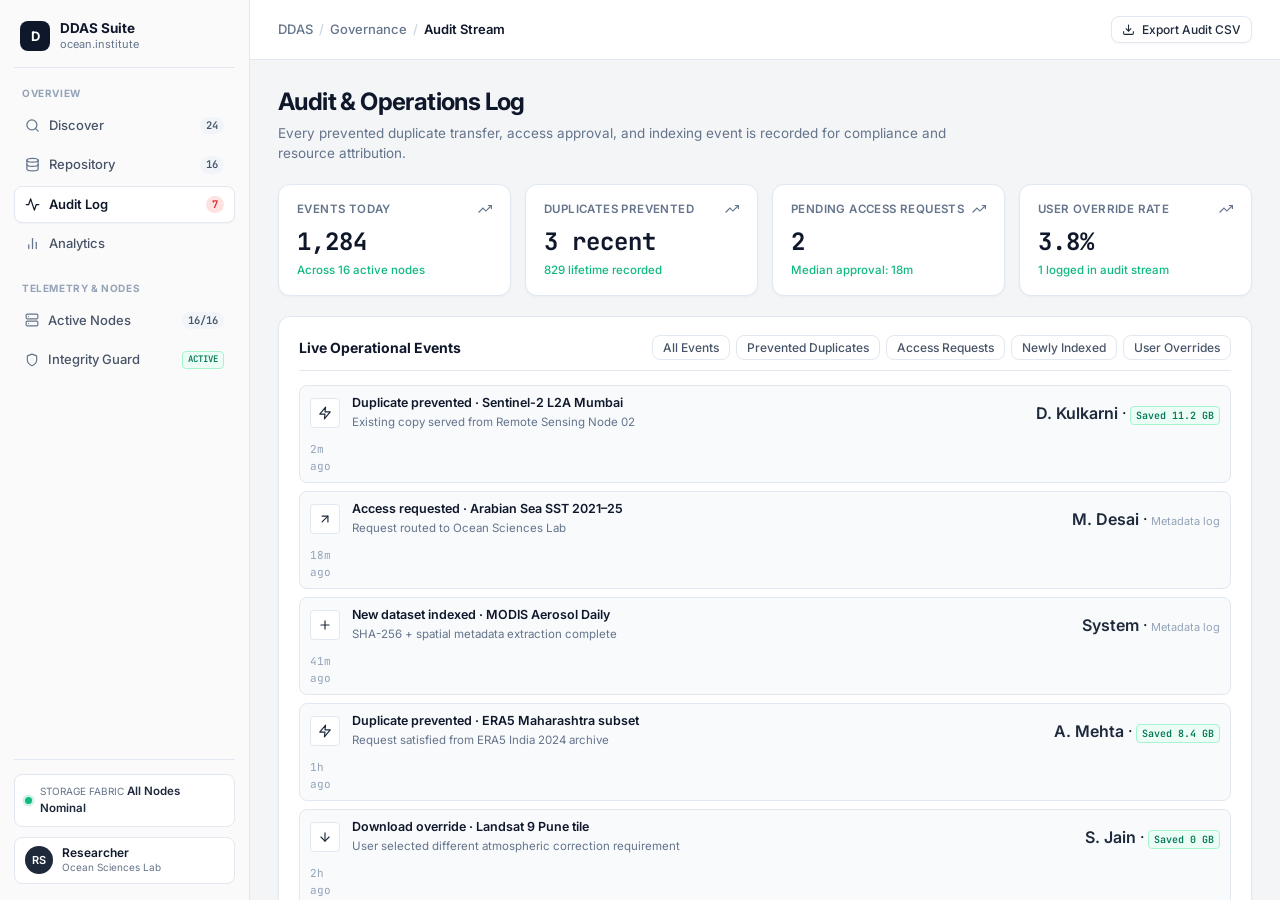
==== commit 82f8a81e: "feat(ui): redesign to professional enterprise dashboard with Lucide icons - Static left navigation s" ====
--- a/activity.html
+++ b/activity.html
@@ -38,11 +38,6 @@
             <h1>Audit & Operations Log</h1>
             <p>Every prevented duplicate transfer, access approval, and indexing event is recorded for compliance and resource attribution.</p>
           </div>
-          <div class="segmented-control">
-            <a class="segmented-btn" href="dashboard.html">Discover</a>
-            <a class="segmented-btn" href="repository.html">Repository</a>
-            <button class="segmented-btn active">Audit Stream</button>
-          </div>
         </div>
 
         <!-- Metric Ribbon -->
--- a/css/styles.css
+++ b/css/styles.css
@@ -1,4 +1,4 @@
-@import url('https://fonts.googleapis.com/css2?family=Inter:wght@400;500;600;700&family=JetBrains+Mono:wght@400;500;600&display=swap');
+@import url('https://fonts.googleapis.com/css2?family=Inter:wght@400;500;600;700;800&family=JetBrains+Mono:wght@400;500;600;700&display=swap');
 
 :root {
   /* Ultra-Crisp Professional Enterprise Palette */
@@ -9,7 +9,7 @@
   --bg-subtle: #f1f5f9;
   --bg-hover: #f3f4f6;
 
-  /* Typography */
+  /* Typography Colors */
   --ink-900: #0f172a;
   --ink-800: #1e293b;
   --ink-700: #334155;
@@ -22,7 +22,8 @@
   --brand-primary: #0f172a;
   --brand-primary-hover: #1e293b;
   --brand-accent: #2563eb;
-  --brand-orange: #f97316;
+  --brand-orange: #ff5b00;
+  --brand-orange-hover: #e04f00;
   --brand-green: #10b981;
   --brand-purple: #8b5cf6;
 
@@ -82,10 +83,561 @@
   font-family: 'Inter', -apple-system, BlinkMacSystemFont, 'Segoe UI', Roboto, sans-serif;
   background-color: var(--bg-app);
   color: var(--ink-900);
-  line-height: 1.45;
+  line-height: 1.5;
   -webkit-font-smoothing: antialiased;
   min-height: 100vh;
 }
+
+a {
+  text-decoration: none;
+  color: inherit;
+}
+
+button, input, select, textarea {
+  font-family: inherit;
+}
+
+code, .mono {
+  font-family: 'JetBrains Mono', monospace;
+}
+
+.container {
+  max-width: 1240px;
+  margin: 0 auto;
+  padding: 0 24px;
+}
+
+/* Base Buttons */
+.btn {
+  display: inline-flex;
+  align-items: center;
+  justify-content: center;
+  gap: 7px;
+  padding: 8px 16px;
+  border-radius: var(--radius-sm);
+  font-size: 13px;
+  font-weight: 500;
+  cursor: pointer;
+  border: 1px solid var(--border-line);
+  background: #ffffff;
+  color: var(--ink-800);
+  transition: all 0.14s ease;
+  user-select: none;
+  white-space: nowrap;
+  box-shadow: var(--shadow-xs);
+  text-decoration: none;
+}
+
+.btn:hover {
+  background: var(--bg-hover);
+  color: var(--ink-900);
+  border-color: var(--border-darker);
+}
+
+.btn.primary {
+  background: var(--brand-primary);
+  color: #ffffff;
+  border-color: var(--brand-primary);
+  font-weight: 600;
+}
+
+.btn.primary:hover {
+  background: var(--brand-primary-hover);
+  border-color: var(--brand-primary-hover);
+  color: #ffffff;
+}
+
+.btn.ghost {
+  background: #ffffff;
+  color: var(--ink-800);
+  border-color: var(--border-line);
+}
+
+.btn.ghost:hover {
+  background: var(--bg-hover);
+}
+
+.btn.danger {
+  background: #ffffff;
+  color: #dc2626;
+  border-color: #fecaca;
+}
+
+.btn.danger:hover {
+  background: #fef2f2;
+}
+
+.btn.small {
+  padding: 5px 10px;
+  font-size: 12px;
+}
+
+/* Tag & Status Pills */
+.tag {
+  font-size: 10.5px;
+  font-weight: 600;
+  padding: 2px 7px;
+  border-radius: 4px;
+  font-family: 'JetBrains Mono', monospace;
+  border: 1px solid var(--border-line);
+  background: var(--bg-surface);
+  color: var(--ink-600);
+  display: inline-flex;
+  align-items: center;
+  gap: 4px;
+}
+
+.tag.green {
+  background: var(--status-green-bg);
+  color: var(--status-green-text);
+  border-color: var(--status-green-border);
+}
+
+.tag.blue {
+  background: var(--status-blue-bg);
+  color: var(--status-blue-text);
+  border-color: var(--status-blue-border);
+}
+
+.tag.amber {
+  background: var(--status-amber-bg);
+  color: var(--status-amber-text);
+  border-color: var(--status-amber-border);
+}
+
+.green-text {
+  color: var(--brand-green) !important;
+  font-weight: 600;
+}
+
+.muted {
+  color: var(--ink-500);
+}
+
+/* ==========================================================================
+   LANDING PAGE (index.html) STYLES
+   ========================================================================== */
+
+.public-nav-wrap {
+  position: sticky;
+  top: 0;
+  z-index: 100;
+  background: rgba(255, 255, 255, 0.95);
+  backdrop-filter: blur(12px);
+  -webkit-backdrop-filter: blur(12px);
+  border-bottom: 1px solid var(--border-line);
+}
+
+.public-nav {
+  padding: 14px 0;
+  display: flex;
+  align-items: center;
+  justify-content: space-between;
+  gap: 20px;
+}
+
+.brand {
+  display: flex;
+  align-items: center;
+  gap: 10px;
+  text-decoration: none;
+  color: var(--ink-900);
+}
+
+.brand-logo {
+  width: 34px;
+  height: 34px;
+  border-radius: var(--radius-sm);
+  background: var(--brand-primary);
+  display: flex;
+  align-items: center;
+  justify-content: center;
+  padding: 6px;
+  color: white;
+}
+
+.brand b {
+  display: block;
+  font-size: 16px;
+  font-weight: 700;
+  letter-spacing: -0.4px;
+  color: var(--ink-900);
+  line-height: 1.1;
+}
+
+.brand small {
+  display: block;
+  color: var(--ink-500);
+  font-size: 11px;
+  font-weight: 500;
+}
+
+.public-links {
+  display: flex;
+  align-items: center;
+  gap: 8px;
+}
+
+.public-links a:not(.btn) {
+  padding: 8px 14px;
+  border-radius: var(--radius-sm);
+  font-size: 13.5px;
+  font-weight: 500;
+  color: var(--ink-600);
+  transition: all 0.15s ease;
+}
+
+.public-links a:not(.btn):hover {
+  color: var(--ink-900);
+  background: var(--bg-hover);
+}
+
+/* Landing Hero */
+.hero {
+  padding: 64px 0 54px;
+  background: linear-gradient(180deg, #ffffff 0%, var(--bg-app) 100%);
+  border-bottom: 1px solid var(--border-line);
+}
+
+.hero-grid {
+  display: grid;
+  grid-template-columns: 1.15fr 0.85fr;
+  gap: 32px;
+  align-items: stretch;
+}
+
+.hero-card {
+  padding: 40px 36px;
+  display: flex;
+  flex-direction: column;
+  justify-content: space-between;
+  border-radius: var(--radius-lg);
+  border: 1px solid var(--border-line);
+  background: #ffffff;
+  box-shadow: var(--shadow-card);
+}
+
+.eyebrow {
+  display: inline-flex;
+  align-items: center;
+  gap: 6px;
+  padding: 4px 12px;
+  border-radius: var(--radius-pill);
+  font-size: 11.5px;
+  font-weight: 600;
+  color: var(--ink-700);
+  background: var(--bg-subtle);
+  border: 1px solid var(--border-line);
+  width: fit-content;
+}
+
+.hero h1 {
+  font-size: 46px;
+  line-height: 1.1;
+  letter-spacing: -1.8px;
+  font-weight: 700;
+  color: var(--ink-900);
+  margin: 18px 0 14px;
+}
+
+.hero h1 span.highlight {
+  color: var(--ink-500);
+  font-weight: 400;
+}
+
+.hero p {
+  color: var(--ink-600);
+  font-size: 15px;
+  line-height: 1.65;
+  max-width: 600px;
+}
+
+.hero-actions {
+  display: flex;
+  gap: 12px;
+  align-items: center;
+  flex-wrap: wrap;
+  margin-top: 24px;
+}
+
+.btn-arrow-wrap {
+  display: inline-flex;
+  align-items: center;
+  gap: 6px;
+}
+
+.btn-arrow-circle {
+  width: 36px;
+  height: 36px;
+  border-radius: var(--radius-sm);
+  background: var(--brand-orange);
+  color: #ffffff;
+  display: inline-flex;
+  align-items: center;
+  justify-content: center;
+  transition: all 0.15s ease;
+}
+
+.btn-arrow-wrap:hover .btn-arrow-circle {
+  background: var(--brand-orange-hover);
+}
+
+.mini-metrics {
+  display: grid;
+  grid-template-columns: repeat(3, 1fr);
+  gap: 12px;
+  margin-top: 32px;
+  padding-top: 24px;
+  border-top: 1px solid var(--border-line);
+}
+
+.mini-metric {
+  padding: 14px 16px;
+  border-radius: var(--radius-md);
+  background: var(--bg-surface);
+  border: 1px solid var(--border-line);
+}
+
+.mini-metric span {
+  display: block;
+  color: var(--ink-500);
+  font-size: 11px;
+  font-weight: 600;
+  text-transform: uppercase;
+  letter-spacing: 0.4px;
+}
+
+.mini-metric strong {
+  display: block;
+  font-size: 24px;
+  font-weight: 700;
+  color: var(--ink-900);
+  font-family: 'JetBrains Mono', monospace;
+  margin-top: 2px;
+}
+
+/* Hero Visual Telemetry Cards */
+.hero-visual {
+  border-radius: var(--radius-lg);
+  padding: 24px;
+  display: flex;
+  flex-direction: column;
+  gap: 14px;
+  justify-content: space-between;
+  background: var(--bg-surface);
+  border: 1px solid var(--border-line);
+}
+
+.float-card {
+  padding: 16px 20px;
+  border-radius: var(--radius-md);
+  background: #ffffff;
+  border: 1px solid var(--border-line);
+  box-shadow: var(--shadow-xs);
+}
+
+.visual-main {
+  padding: 20px 22px;
+  border-radius: var(--radius-md);
+  background: #ffffff;
+  border: 1px solid var(--border-line);
+  box-shadow: var(--shadow-xs);
+}
+
+.flow {
+  display: grid;
+  grid-template-columns: 1fr 24px 1fr 24px 1fr;
+  gap: 6px;
+  align-items: center;
+  margin-top: 12px;
+}
+
+.flow-step {
+  padding: 9px 8px;
+  border-radius: var(--radius-sm);
+  text-align: center;
+  font-size: 11.5px;
+  font-weight: 600;
+  color: var(--ink-800);
+  background: var(--bg-surface);
+  border: 1px solid var(--border-line);
+}
+
+.flow-arrow {
+  text-align: center;
+  color: var(--ink-400);
+  display: flex;
+  align-items: center;
+  justify-content: center;
+}
+
+/* Features Grid */
+.section {
+  padding: 60px 0;
+}
+
+.section-title {
+  text-align: center;
+  margin-bottom: 36px;
+}
+
+.section-title h2 {
+  font-size: 32px;
+  font-weight: 700;
+  letter-spacing: -1px;
+  color: var(--ink-900);
+  margin: 0 0 8px;
+}
+
+.section-title p {
+  max-width: 680px;
+  margin: 0 auto;
+  color: var(--ink-500);
+  font-size: 14.5px;
+  line-height: 1.6;
+}
+
+.feature-grid {
+  display: grid;
+  grid-template-columns: repeat(3, 1fr);
+  gap: 18px;
+}
+
+.feature {
+  border-radius: var(--radius-md);
+  padding: 24px 22px;
+  background: #ffffff;
+  border: 1px solid var(--border-line);
+  box-shadow: var(--shadow-card);
+  transition: all 0.15s ease;
+}
+
+.feature:hover {
+  border-color: var(--border-darker);
+  transform: translateY(-2px);
+}
+
+.feature-icon {
+  width: 40px;
+  height: 40px;
+  border-radius: var(--radius-sm);
+  display: grid;
+  place-items: center;
+  margin-bottom: 14px;
+  background: var(--bg-surface);
+  border: 1px solid var(--border-line);
+  color: var(--ink-800);
+}
+
+.feature h3 {
+  font-size: 15.5px;
+  font-weight: 600;
+  margin: 0 0 6px;
+  color: var(--ink-900);
+}
+
+.feature p {
+  color: var(--ink-500);
+  font-size: 13px;
+  line-height: 1.55;
+  margin: 0;
+}
+
+/* Steps Section */
+.steps {
+  display: grid;
+  grid-template-columns: repeat(4, 1fr);
+  gap: 16px;
+}
+
+.step-card {
+  padding: 24px 20px;
+  border-radius: var(--radius-md);
+  text-align: left;
+  background: #ffffff;
+  border: 1px solid var(--border-line);
+  box-shadow: var(--shadow-card);
+}
+
+.step-number {
+  width: 32px;
+  height: 32px;
+  border-radius: var(--radius-sm);
+  display: grid;
+  place-items: center;
+  font-weight: 700;
+  font-size: 13px;
+  color: var(--ink-900);
+  background: var(--bg-surface);
+  border: 1px solid var(--border-line);
+  margin-bottom: 14px;
+  font-family: 'JetBrains Mono', monospace;
+}
+
+.step-card h3 {
+  font-size: 15px;
+  font-weight: 600;
+  margin: 0 0 6px;
+  color: var(--ink-900);
+}
+
+.step-card p {
+  margin: 0;
+  color: var(--ink-500);
+  font-size: 12.5px;
+  line-height: 1.5;
+}
+
+/* CTA Banner */
+.cta {
+  border-radius: var(--radius-lg);
+  padding: 50px 40px;
+  text-align: center;
+  background: var(--brand-primary);
+  color: #ffffff;
+  border: 1px solid var(--brand-primary);
+  box-shadow: var(--shadow-card);
+}
+
+.cta h2 {
+  font-size: 34px;
+  font-weight: 700;
+  letter-spacing: -1px;
+  margin: 0 0 10px;
+  color: #ffffff;
+}
+
+.cta p {
+  color: var(--ink-400);
+  margin: 0 auto 24px;
+  max-width: 620px;
+  font-size: 14.5px;
+  line-height: 1.6;
+}
+
+.cta .btn.primary {
+  background: #ffffff;
+  color: var(--ink-900);
+  border: 1px solid #ffffff;
+}
+
+.cta .btn.primary:hover {
+  background: #f4f4f5;
+}
+
+.footer {
+  text-align: center;
+  color: var(--ink-500);
+  padding: 36px 0 44px;
+  font-size: 12px;
+  font-weight: 500;
+  border-top: 1px solid var(--border-line);
+  background: #ffffff;
+}
+
+/* ==========================================================================
+   APP FIXED SHELL LAYOUT (STATIC SIDEBAR + SCROLLABLE RIGHT CONTENT)
+   ========================================================================== */
 
 body.app-page {
   height: 100vh;
@@ -94,31 +646,6 @@
   display: flex;
   margin: 0;
   padding: 0;
-}
-
-a {
-  text-decoration: none;
-  color: inherit;
-}
-
-button, input, select, textarea {
-  font-family: inherit;
-}
-
-code, .mono {
-  font-family: 'JetBrains Mono', monospace;
-}
-
-/* ==========================================================================
-   APP FIXED SHELL LAYOUT (STATIC SIDEBAR + SCROLLABLE RIGHT CONTENT)
-   ========================================================================== */
-
-.app-page {
-  height: 100vh;
-  width: 100vw;
-  overflow: hidden;
-  display: flex;
-  background: var(--bg-app);
 }
 
 .app-layout {
@@ -466,77 +993,6 @@
   max-width: 680px;
 }
 
-/* ==========================================================================
-   BUTTONS & CONTROLS
-   ========================================================================== */
-
-.btn {
-  display: inline-flex;
-  align-items: center;
-  justify-content: center;
-  gap: 7px;
-  padding: 7px 14px;
-  border-radius: var(--radius-sm);
-  font-size: 13px;
-  font-weight: 500;
-  cursor: pointer;
-  border: 1px solid var(--border-line);
-  background: #ffffff;
-  color: var(--ink-800);
-  transition: all 0.12s ease;
-  user-select: none;
-  white-space: nowrap;
-  box-shadow: var(--shadow-xs);
-}
-
-.btn:hover {
-  background: var(--bg-hover);
-  color: var(--ink-900);
-  border-color: var(--border-darker);
-}
-
-.btn:active {
-  background: var(--bg-subtle);
-}
-
-.btn.primary {
-  background: var(--brand-primary);
-  color: #ffffff;
-  border-color: var(--brand-primary);
-  font-weight: 600;
-}
-
-.btn.primary:hover {
-  background: var(--brand-primary-hover);
-  border-color: var(--brand-primary-hover);
-  color: #ffffff;
-}
-
-.btn.ghost {
-  background: #ffffff;
-  color: var(--ink-800);
-  border-color: var(--border-line);
-}
-
-.btn.ghost:hover {
-  background: var(--bg-hover);
-}
-
-.btn.danger {
-  background: #ffffff;
-  color: #dc2626;
-  border-color: #fecaca;
-}
-
-.btn.danger:hover {
-  background: #fef2f2;
-}
-
-.btn.small {
-  padding: 5px 10px;
-  font-size: 12px;
-}
-
 /* Segmented Tab Controls */
 .segmented-control {
   display: inline-flex;
@@ -620,10 +1076,7 @@
   color: var(--ink-900);
 }
 
-/* ==========================================================================
-   KPI SUMMARY CARDS GRID
-   ========================================================================== */
-
+/* KPI Summary Cards Grid */
 .kpi-row {
   display: grid;
   grid-template-columns: repeat(4, 1fr);
@@ -669,115 +1122,127 @@
   gap: 4px;
 }
 
-/* ==========================================================================
-   DATASET CARDS (GRID VIEW)
-   ========================================================================== */
-
+/* Dataset Cards Grid */
 .dataset-grid {
   display: grid;
   grid-template-columns: repeat(3, 1fr);
-  gap: 16px;
+  gap: 20px;
 }
 
 .dataset-card {
   border-radius: var(--radius-md);
-  padding: 18px;
-  background: #ffffff;
-  border: 1px solid var(--border-line);
-  box-shadow: var(--shadow-card);
+  padding: 24px;
+  background: #ffffff;
+  border: 1px solid var(--border-line);
+  box-shadow: 0 1px 3px rgba(0, 0, 0, 0.04), 0 4px 12px rgba(0, 0, 0, 0.02);
   display: flex;
   flex-direction: column;
   justify-content: space-between;
-  transition: border-color 0.15s ease, box-shadow 0.15s ease;
+  transition: transform 0.16s ease, box-shadow 0.16s ease, border-color 0.16s ease;
 }
 
 .dataset-card:hover {
   border-color: var(--border-darker);
-  box-shadow: var(--shadow-sm);
+  transform: translateY(-2px);
+  box-shadow: 0 4px 20px rgba(0, 0, 0, 0.07);
+}
+
+.card-content-wrap {
+  display: flex;
+  flex-direction: column;
 }
 
 .card-topline {
   display: flex;
   align-items: center;
   justify-content: space-between;
-  margin-bottom: 10px;
-}
-
-.tag-row {
-  display: flex;
-  gap: 5px;
-  flex-wrap: wrap;
-}
-
-.tag {
-  font-size: 10.5px;
-  font-weight: 600;
-  padding: 2px 7px;
-  border-radius: 4px;
-  font-family: 'JetBrains Mono', monospace;
-  border: 1px solid var(--border-line);
-  background: var(--bg-surface);
-  color: var(--ink-600);
-}
-
-.tag.green {
+  gap: 8px;
+  margin-bottom: 12px;
+  min-height: 26px;
+  width: 100%;
+}
+
+.match-pill {
+  display: inline-flex;
+  align-items: center;
+  gap: 6px;
+  padding: 3px 9px;
+  border-radius: var(--radius-pill);
   background: var(--status-green-bg);
   color: var(--status-green-text);
-  border-color: var(--status-green-border);
-}
-
-.tag.blue {
-  background: var(--status-blue-bg);
-  color: var(--status-blue-text);
-  border-color: var(--status-blue-border);
-}
-
-.tag.amber {
-  background: var(--status-amber-bg);
-  color: var(--status-amber-text);
-  border-color: var(--status-amber-border);
+  border: 1px solid var(--status-green-border);
+  font-size: 11.5px;
+  font-weight: 600;
+  font-family: 'JetBrains Mono', monospace;
+  letter-spacing: -0.2px;
+  white-space: nowrap;
+  flex-shrink: 0;
+  line-height: 1;
+}
+
+.tag-row {
+  display: inline-flex;
+  align-items: center;
+  gap: 5px;
+  flex-wrap: nowrap;
+  flex-shrink: 0;
+}
+
+.match-dot {
+  width: 6px;
+  height: 6px;
+  border-radius: 50%;
+  background: var(--brand-green);
+  box-shadow: 0 0 0 2px rgba(16, 185, 129, 0.25);
+  flex-shrink: 0;
 }
 
 .dataset-card h3 {
-  font-size: 14.5px;
-  font-weight: 600;
-  color: var(--ink-900);
-  line-height: 1.35;
-  margin-bottom: 6px;
+  font-size: 15.5px;
+  font-weight: 600;
+  color: var(--ink-900);
+  line-height: 1.38;
+  margin: 2px 0 6px;
+  letter-spacing: -0.3px;
 }
 
 .dataset-card p {
-  font-size: 12.5px;
-  color: var(--ink-500);
-  line-height: 1.5;
-  min-height: 36px;
-  margin-bottom: 12px;
-}
-
-.meta-table {
+  font-size: 13px;
+  color: var(--ink-500);
+  line-height: 1.55;
+  min-height: 42px;
+  margin-bottom: 16px;
+}
+
+.meta-spec-grid {
   display: grid;
   grid-template-columns: 1fr 1fr;
-  gap: 6px;
-  margin-bottom: 14px;
-  padding: 8px 10px;
+  gap: 10px 14px;
+  padding: 12px 14px;
   border-radius: var(--radius-sm);
   background: var(--bg-surface);
   border: 1px solid var(--border-line);
 }
 
-.meta-item span {
+.spec-cell {
+  overflow: hidden;
+}
+
+.spec-label {
   display: block;
   font-size: 9.5px;
+  font-weight: 600;
   text-transform: uppercase;
+  letter-spacing: 0.5px;
   color: var(--ink-400);
-  font-weight: 600;
-}
-
-.meta-item b {
-  display: block;
-  font-size: 11px;
+  margin-bottom: 2px;
+}
+
+.spec-val {
+  display: block;
+  font-size: 11.5px;
+  font-weight: 600;
   color: var(--ink-800);
-  font-weight: 600;
   white-space: nowrap;
   overflow: hidden;
   text-overflow: ellipsis;
@@ -785,20 +1250,27 @@
 
 .card-actions {
   display: flex;
-  gap: 8px;
-  padding-top: 10px;
+  align-items: center;
+  gap: 10px;
+  padding-top: 16px;
+  margin-top: 18px;
   border-top: 1px solid var(--border-line);
 }
 
-.card-actions > * {
-  flex: 1;
-  text-align: center;
-}
-
-/* ==========================================================================
-   SPLIT GRID (ACTIVITY FEED & TELEMETRY SIGNALS)
-   ========================================================================== */
-
+.card-actions .btn {
+  padding: 7px 12px;
+  font-size: 12.5px;
+}
+
+.card-actions .btn.ghost {
+  flex: 0.85;
+}
+
+.card-actions .btn.primary {
+  flex: 1.15;
+}
+
+/* Split Grid (Activity Feed & Telemetry Signals) */
 .split-grid {
   display: grid;
   grid-template-columns: 1.3fr 0.7fr;
@@ -916,10 +1388,7 @@
   background: var(--brand-primary);
 }
 
-/* ==========================================================================
-   DATA TABLE (REPOSITORY & AUDIT)
-   ========================================================================== */
-
+/* Data Table */
 .table-card {
   border-radius: var(--radius-md);
   background: #ffffff;
@@ -1018,10 +1487,7 @@
   font-family: 'JetBrains Mono', monospace;
 }
 
-/* ==========================================================================
-   CHARTS & ANALYTICS
-   ========================================================================== */
-
+/* Charts & Analytics */
 .analytics-row {
   display: grid;
   grid-template-columns: 1.25fr 0.75fr;
@@ -1180,10 +1646,7 @@
   line-height: 1.5;
 }
 
-/* ==========================================================================
-   TECHNICAL METADATA & DATASET DETAILS
-   ========================================================================== */
-
+/* Technical Metadata & Details */
 .detail-hero-card {
   padding: 24px 26px;
   border-radius: var(--radius-md);
@@ -1233,10 +1696,7 @@
   grid-column: span 2;
 }
 
-/* ==========================================================================
-   DUPLICATE DETECTION MODAL & SCANNER
-   ========================================================================== */
-
+/* Modal Overlay */
 .overlay {
   position: fixed;
   inset: 0;
@@ -1530,18 +1990,31 @@
   transform: translateY(0);
 }
 
-/* Responsive Media Queries */
+/* Responsive Breakpoints */
 @media (max-width: 1024px) {
+  .hero-grid {
+    grid-template-columns: 1fr;
+  }
   .app-sidebar {
     width: 210px;
     min-width: 210px;
   }
-  .kpi-row, .dataset-grid, .split-grid, .analytics-row, .insights-grid {
+  .kpi-row, .dataset-grid, .split-grid, .analytics-row, .insights-grid, .feature-grid, .steps {
     grid-template-columns: 1fr 1fr;
   }
 }
 
 @media (max-width: 768px) {
+  .public-nav {
+    flex-direction: column;
+    align-items: stretch;
+  }
+  .public-links {
+    justify-content: center;
+  }
+  .hero h1 {
+    font-size: 34px;
+  }
   .app-layout {
     flex-direction: column;
   }
@@ -1559,7 +2032,10 @@
   .sidebar-footer {
     display: none;
   }
-  .kpi-row, .dataset-grid, .split-grid, .analytics-row, .insights-grid, .meta-fields-grid {
+  .kpi-row, .dataset-grid, .split-grid, .analytics-row, .insights-grid, .meta-fields-grid, .feature-grid, .steps, .mini-metrics, .summary-grid {
+    grid-template-columns: 1fr;
+  }
+  .flow {
     grid-template-columns: 1fr;
   }
   .topbar-search {
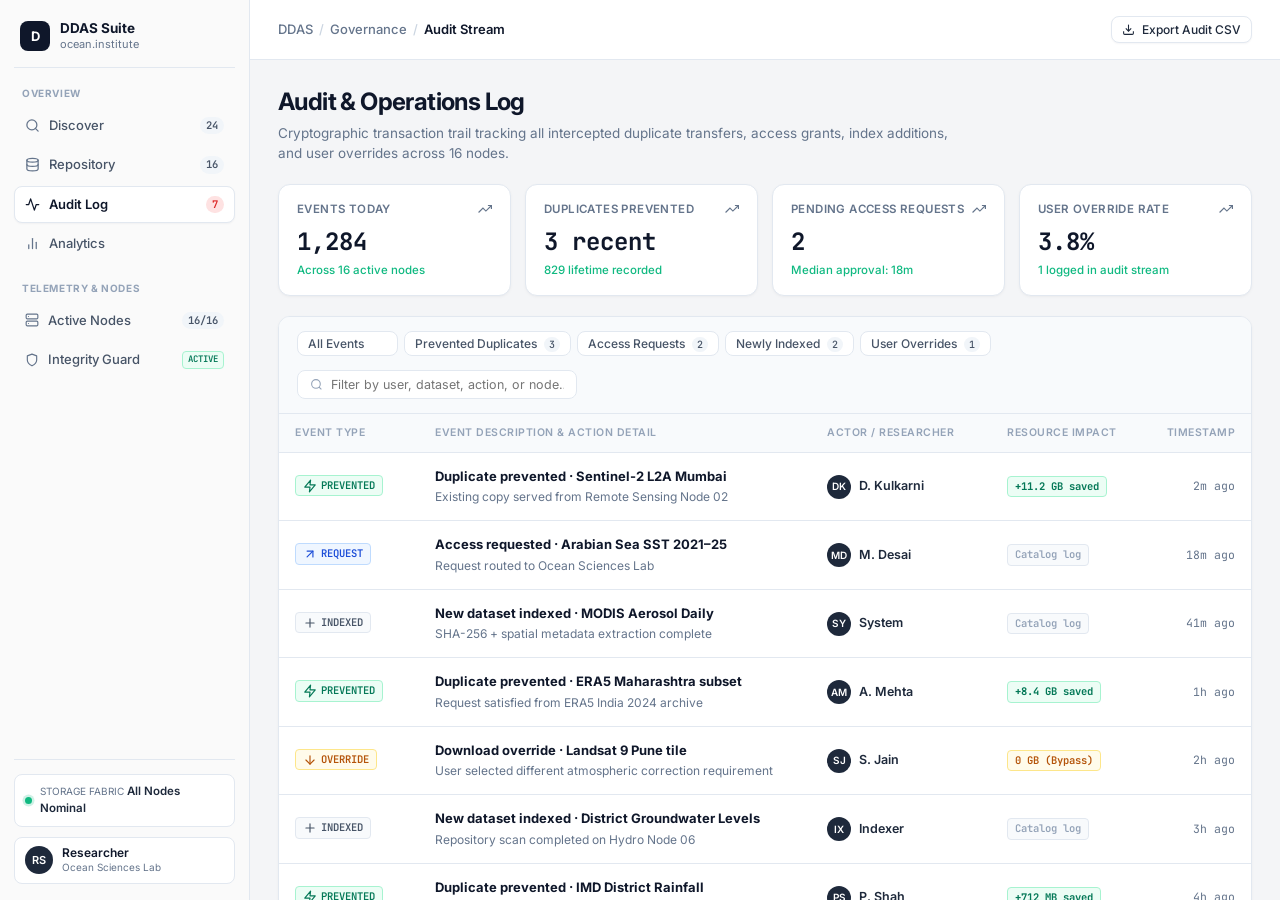
==== commit 1ed722e9: "fix(activity): redesign audit log into high-density enterprise audit table - Replace misaligned card" ====
--- a/activity.html
+++ b/activity.html
@@ -3,7 +3,7 @@
 <head>
   <meta charset="UTF-8">
   <meta name="viewport" content="width=device-width, initial-scale=1.0">
-  <title>Activity & Audit — DDAS</title>
+  <title>Activity & Audit Log — DDAS</title>
   <link rel="icon" href="assets/logo.svg">
   <link rel="stylesheet" href="css/styles.css">
 </head>
@@ -36,27 +36,45 @@
         <div class="page-header">
           <div>
             <h1>Audit & Operations Log</h1>
-            <p>Every prevented duplicate transfer, access approval, and indexing event is recorded for compliance and resource attribution.</p>
+            <p>Cryptographic transaction trail tracking all intercepted duplicate transfers, access grants, index additions, and user overrides across 16 nodes.</p>
           </div>
         </div>
 
         <!-- Metric Ribbon -->
         <section class="kpi-row" id="activityMetrics"></section>
 
-        <!-- Panel with Filter Tabs -->
-        <div class="panel">
-          <div class="panel-header">
-            <h2>Live Operational Events</h2>
+        <!-- Enterprise Audit Table Card -->
+        <div class="table-card">
+          <!-- Toolbar with Filter Chips and Search -->
+          <div class="audit-toolbar">
             <div class="filter-row" id="filters">
-              <button class="filter-chip activity-filter" data-type="all">All Events</button>
-              <button class="filter-chip activity-filter" data-type="prevented">Prevented Duplicates</button>
-              <button class="filter-chip activity-filter" data-type="request">Access Requests</button>
-              <button class="filter-chip activity-filter" data-type="indexed">Newly Indexed</button>
-              <button class="filter-chip activity-filter" data-type="override">User Overrides</button>
+              <button class="filter-chip active activity-filter" data-type="all">All Events <span class="chip-count" id="countAll">8</span></button>
+              <button class="filter-chip activity-filter" data-type="prevented">Prevented Duplicates <span class="chip-count" id="countPrevented">3</span></button>
+              <button class="filter-chip activity-filter" data-type="request">Access Requests <span class="chip-count" id="countRequest">2</span></button>
+              <button class="filter-chip activity-filter" data-type="indexed">Newly Indexed <span class="chip-count" id="countIndexed">2</span></button>
+              <button class="filter-chip activity-filter" data-type="override">User Overrides <span class="chip-count" id="countOverride">1</span></button>
+            </div>
+            <div class="audit-search-wrap">
+              <svg width="13" height="13" viewBox="0 0 24 24" fill="none" stroke="currentColor" stroke-width="2"><circle cx="11" cy="11" r="8"></circle><line x1="21" y1="21" x2="16.65" y2="16.65"></line></svg>
+              <input id="auditSearch" placeholder="Filter by user, dataset, action, or node…">
             </div>
           </div>
 
-          <div class="activity-list" id="auditList" style="margin-top: 14px;"></div>
+          <!-- Structured Audit Feed Table -->
+          <div class="data-table-wrap">
+            <table class="audit-table">
+              <thead>
+                <tr>
+                  <th style="width: 140px;">Event Type</th>
+                  <th>Event Description & Action Detail</th>
+                  <th style="width: 180px;">Actor / Researcher</th>
+                  <th style="width: 150px;">Resource Impact</th>
+                  <th style="width: 110px; text-align: right;">Timestamp</th>
+                </tr>
+              </thead>
+              <tbody id="auditList"></tbody>
+            </table>
+          </div>
         </div>
       </div>
     </main>
--- a/css/styles.css
+++ b/css/styles.css
@@ -1315,9 +1315,9 @@
 .activity-item {
   display: grid;
   grid-template-columns: 32px 1fr auto;
-  gap: 10px;
-  align-items: center;
-  padding: 8px 10px;
+  gap: 12px;
+  align-items: center;
+  padding: 10px 12px;
   border-radius: var(--radius-sm);
   background: var(--bg-surface);
   border: 1px solid var(--border-line);
@@ -1352,6 +1352,108 @@
   font-size: 11px;
   color: var(--ink-400);
   font-family: 'JetBrains Mono', monospace;
+}
+
+/* Enterprise Audit Log Table & Toolbar */
+.audit-toolbar {
+  padding: 14px 18px;
+  background: var(--bg-surface);
+  border-bottom: 1px solid var(--border-line);
+  display: flex;
+  align-items: center;
+  justify-content: space-between;
+  gap: 14px;
+  flex-wrap: wrap;
+}
+
+.chip-count {
+  font-size: 10px;
+  padding: 1px 5px;
+  border-radius: var(--radius-pill);
+  background: var(--bg-subtle);
+  color: var(--ink-600);
+  font-family: 'JetBrains Mono', monospace;
+  margin-left: 4px;
+}
+
+.filter-chip.active .chip-count {
+  background: rgba(255, 255, 255, 0.25);
+  color: #ffffff;
+}
+
+.audit-search-wrap {
+  display: flex;
+  align-items: center;
+  gap: 8px;
+  padding: 6px 12px;
+  border-radius: var(--radius-sm);
+  background: #ffffff;
+  border: 1px solid var(--border-line);
+  min-width: 280px;
+}
+
+.audit-search-wrap input {
+  border: 0;
+  outline: 0;
+  background: transparent;
+  font-size: 12.5px;
+  color: var(--ink-800);
+  width: 100%;
+}
+
+.audit-search-wrap svg {
+  color: var(--ink-400);
+  flex-shrink: 0;
+}
+
+table.audit-table {
+  width: 100%;
+  border-collapse: collapse;
+}
+
+table.audit-table th {
+  padding: 11px 16px;
+  text-align: left;
+  font-size: 10.5px;
+  font-weight: 600;
+  text-transform: uppercase;
+  color: var(--ink-400);
+  background: var(--bg-surface);
+  border-bottom: 1px solid var(--border-line);
+  letter-spacing: 0.5px;
+}
+
+table.audit-table td {
+  padding: 14px 16px;
+  font-size: 12.5px;
+  color: var(--ink-800);
+  border-bottom: 1px solid var(--border-line);
+  vertical-align: middle;
+  background: #ffffff;
+  transition: background 0.1s ease;
+}
+
+table.audit-table tr:hover td {
+  background: var(--bg-surface);
+}
+
+.audit-user-cell {
+  display: inline-flex;
+  align-items: center;
+  gap: 8px;
+}
+
+.mini-avatar {
+  width: 24px;
+  height: 24px;
+  border-radius: 50%;
+  background: var(--ink-800);
+  color: #ffffff;
+  font-size: 10px;
+  font-weight: 600;
+  display: grid;
+  place-items: center;
+  flex-shrink: 0;
 }
 
 .signal-row {
